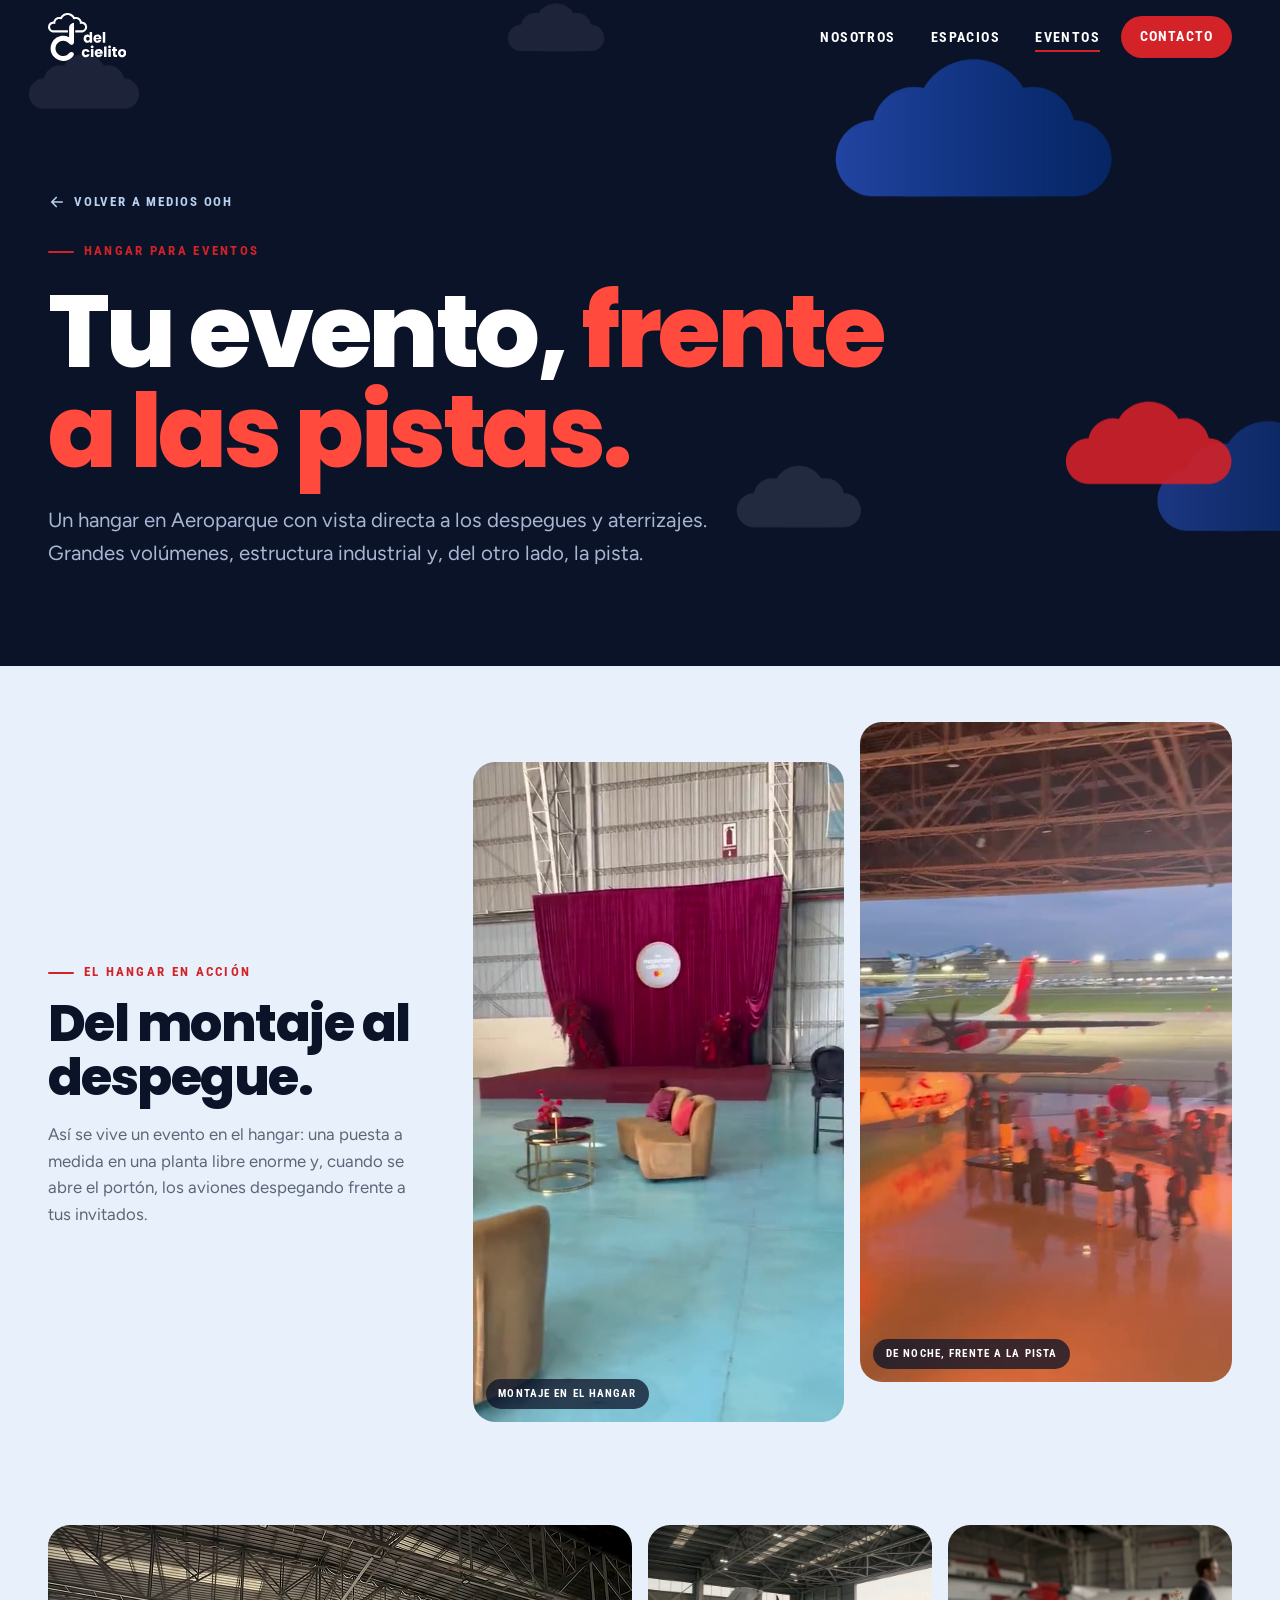
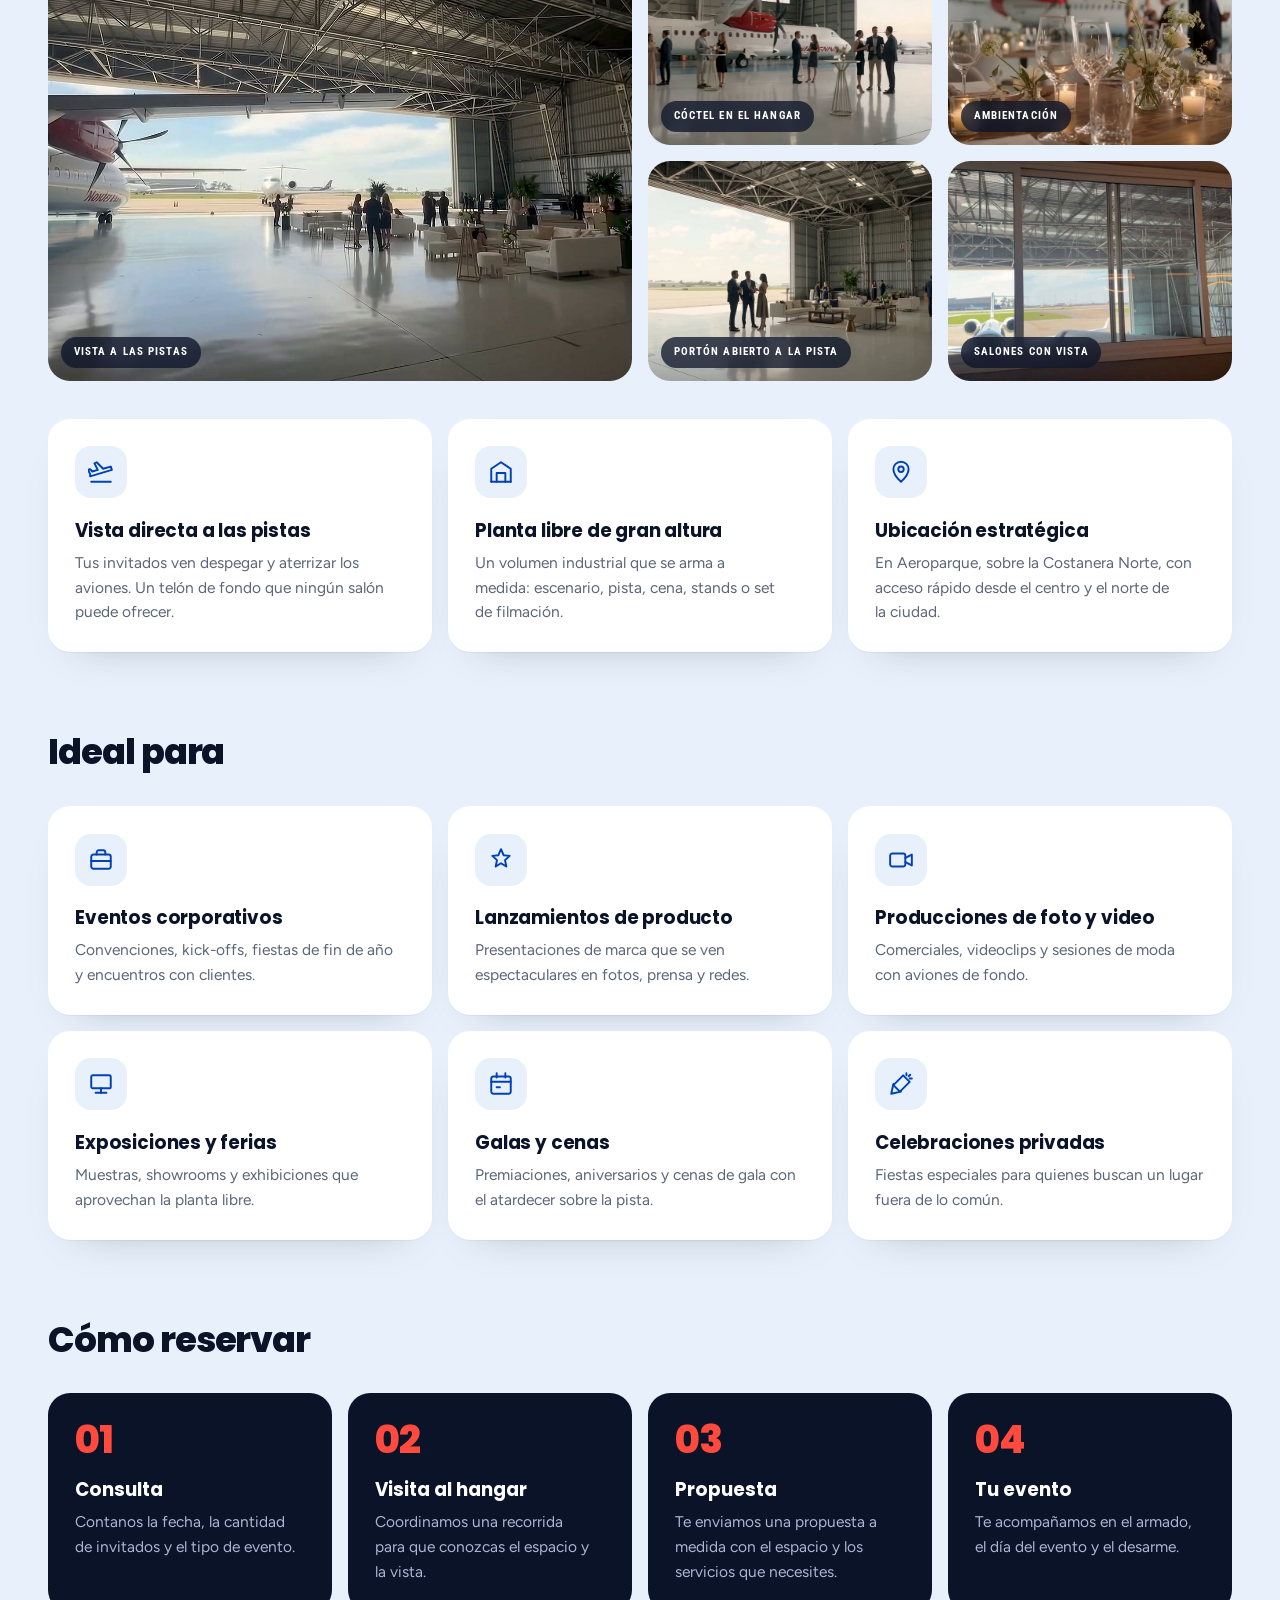
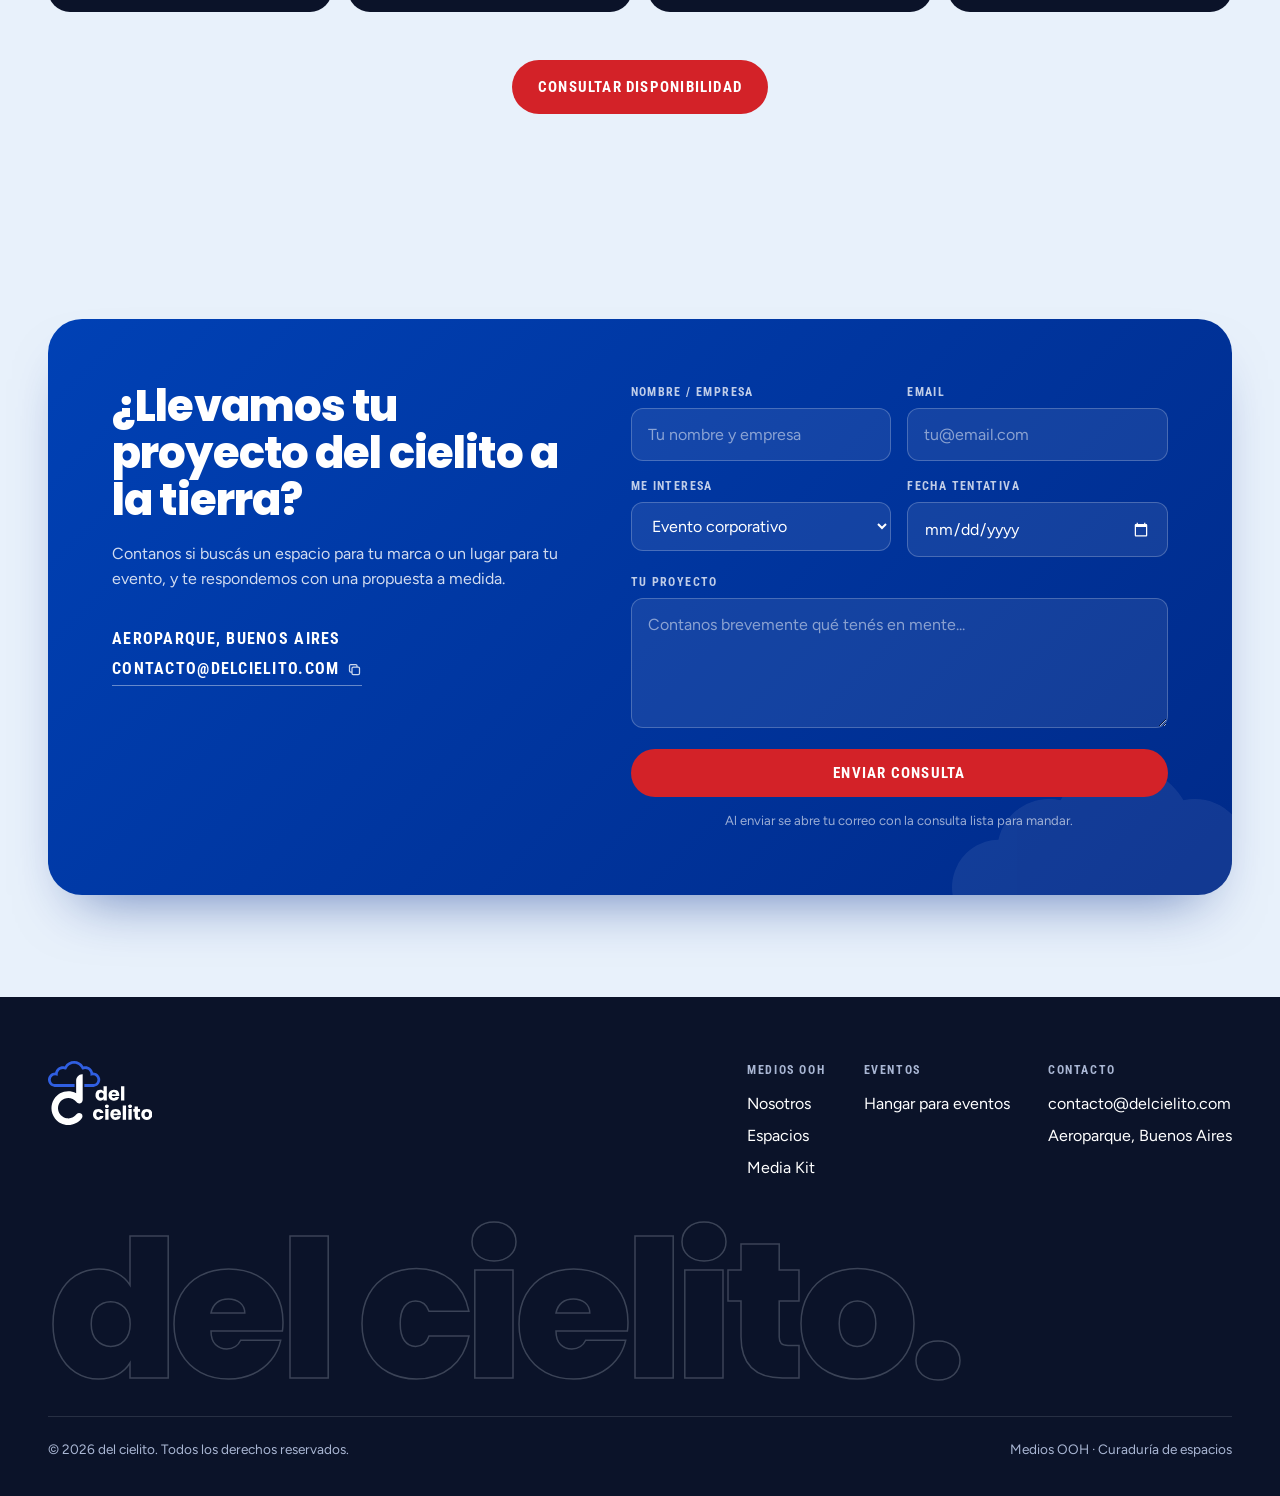
==== eventos.html @ d82745f5 "Add files via upload" ====
<!DOCTYPE html>
<html lang="es">
<head>
  <meta charset="UTF-8">
  <meta name="viewport" content="width=device-width, initial-scale=1.0">
  <title>Eventos en el hangar — del cielito</title>
  <meta name="description" content="Hangar para eventos en Aeroparque, Buenos Aires, con vista directa a las pistas: eventos corporativos, lanzamientos, producciones, galas y celebraciones.">
  <meta name="theme-color" content="#0b1329">
  <link rel="icon" type="image/png" href="Imagenes/Logo.png">
  <link rel="preconnect" href="https://fonts.googleapis.com">
  <link rel="preconnect" href="https://fonts.gstatic.com" crossorigin>
  <link href="https://fonts.googleapis.com/css2?family=Figtree:wght@400;500;600&family=Poppins:wght@700;800&family=Roboto+Condensed:wght@400;700&display=swap" rel="stylesheet">
  <link rel="stylesheet" href="styles.css">
</head>
<body>
  <svg width="0" height="0" style="position:absolute" aria-hidden="true">
    <symbol id="logo" viewBox="0 0 310.31 190.22"><path fill="currentColor" d="M85.32,157.78c3.59-4.68,10.47-4.16,14.04-.78,4.51,4.27,3.83,10.08.05,14.56-10.12,11.98-24.23,18.95-39.82,18.65-15.2-.29-29.38-7.33-38.89-19.64-12.63-16.33-13.84-38.32-3.3-56.04,13.7-23.04,42.07-30.53,66.27-18.75v-37.02c-.02-10.24,8.94-20.33,19.4-19.12l.09,74.61c0,5.28-1.95,9.47-6.72,11.12-4.87,1.68-9.21-.04-12.43-4.17-8.36-10.74-22.89-14.26-35.41-9.09-12.18,5.03-20.15,17.62-18.65,31.34s12.45,24.94,26.12,26.83c11.77,1.63,22.16-3.27,29.27-12.52Z"/><path fill="var(--logo-cloud, currentColor)" d="M154.89,52.3c-1.77-10.4-10.4-17.89-20.9-18.16-2.86-12.84-15.29-20.9-28.35-18.08C99.65,5.84,88.89-.05,77.6,0c-11.29-.05-22.05,5.84-28.04,16.06-13.07-2.81-25.49,5.24-28.35,18.08-10.5.27-19.13,7.77-20.9,18.16-2.11,12.39,6.96,23.66,19.49,24.69,0,0,47.94.25,59.24,0l-.15-8.3-59.59-.24c-6.94-.03-11.65-7.84-11.07-13.81.67-7,6.09-12.24,13.23-12.24,2.58,0,5.14.74,7.81,1.45-1.13-5.22-.28-10.29,2.92-14.28,3.82-4.76,9.65-6.77,15.68-5.35,5.14,1.22,6.01,1.29,6.01,1.29l1.97-3.86c1.77-3.47,4.26-6.55,7.4-8.84,1.84-1.34,3.83-2.39,5.91-3.15.04-.02.09-.03.13-.05.13-.05.25-.09.38-.13,2.53-.81,5.09-1.23,7.6-1.27.11,0,.22,0,.33,0,.11,0,.22,0,.33,0,2.52.04,5.07.46,7.6,1.27.13.04.25.08.38.13.04.01.09.03.13.05,4.77,1.74,9.02,5.01,12.15,9.73l3.14,6.13s.86-.07,6.01-1.29c6.03-1.43,11.87.59,15.68,5.35,3.2,3.99,4.05,9.07,2.92,14.28,2.67-.71,5.23-1.45,7.81-1.45,7.13,0,12.56,5.24,13.23,12.24.57,5.97-4.13,13.78-11.07,13.81l-27.93.07v8.54c9.04-.03,27.43-.07,27.43-.07,12.53-1.03,21.6-12.3,19.49-24.69Z"/><g fill="currentColor"><path d="M143.04,93.01c1.24-2.48,2.92-4.38,5.06-5.71,2.13-1.33,4.51-2,7.14-2,2.09,0,4.01.44,5.74,1.31,1.73.88,3.09,2.06,4.08,3.54v-14.8h9.77v42.28h-9.77v-4.57c-.91,1.52-2.22,2.74-3.91,3.66-1.69.91-3.67,1.37-5.91,1.37-2.63,0-5.01-.68-7.14-2.03-2.13-1.35-3.82-3.28-5.06-5.77-1.24-2.49-1.86-5.38-1.86-8.66s.62-6.15,1.86-8.63ZM163.04,95.93c-1.35-1.41-3-2.11-4.94-2.11s-3.59.7-4.94,2.09c-1.35,1.39-2.03,3.3-2.03,5.74s.68,4.37,2.03,5.8c1.35,1.43,3,2.14,4.94,2.14s3.59-.7,4.94-2.11c1.35-1.41,2.03-3.33,2.03-5.77s-.68-4.36-2.03-5.77Z"/><path d="M211.8,104.04h-22.11c.15,1.98.79,3.49,1.91,4.54,1.12,1.05,2.5,1.57,4.14,1.57,2.44,0,4.13-1.03,5.08-3.08h10.4c-.53,2.09-1.5,3.98-2.89,5.66-1.39,1.68-3.13,2.99-5.23,3.94-2.1.95-4.44,1.43-7.03,1.43-3.12,0-5.9-.67-8.34-2-2.44-1.33-4.34-3.24-5.71-5.71-1.37-2.48-2.06-5.37-2.06-8.68s.68-6.21,2.03-8.68c1.35-2.48,3.25-4.38,5.68-5.71,2.44-1.33,5.24-2,8.4-2s5.83.65,8.23,1.94c2.4,1.3,4.27,3.14,5.63,5.54,1.35,2.4,2.03,5.2,2.03,8.4,0,.91-.06,1.87-.17,2.86ZM201.97,98.61c0-1.68-.57-3.01-1.71-4-1.14-.99-2.57-1.49-4.28-1.49s-3.02.48-4.14,1.43c-1.12.95-1.82,2.3-2.09,4.06h12.23Z"/><path d="M226.88,75.36v42.28h-9.77v-42.28h9.77Z"/><path d="M135.7,150.13c1.35-2.48,3.24-4.38,5.66-5.71,2.42-1.33,5.19-2,8.31-2,4,0,7.34,1.05,10.03,3.14,2.69,2.09,4.45,5.05,5.28,8.86h-10.4c-.88-2.44-2.57-3.66-5.08-3.66-1.79,0-3.22.7-4.28,2.09-1.07,1.39-1.6,3.38-1.6,5.97s.53,4.58,1.6,5.97c1.07,1.39,2.49,2.09,4.28,2.09,2.51,0,4.21-1.22,5.08-3.66h10.4c-.84,3.73-2.61,6.67-5.31,8.8-2.7,2.13-6.04,3.2-10,3.2-3.12,0-5.89-.67-8.31-2-2.42-1.33-4.3-3.24-5.66-5.71-1.35-2.48-2.03-5.37-2.03-8.68s.68-6.21,2.03-8.68Z"/><path d="M170.89,138.04c-1.09-1.01-1.63-2.26-1.63-3.74s.54-2.79,1.63-3.8c1.09-1.01,2.49-1.51,4.2-1.51s3.06.51,4.14,1.51c1.09,1.01,1.63,2.28,1.63,3.8s-.54,2.73-1.63,3.74c-1.09,1.01-2.47,1.51-4.14,1.51s-3.11-.5-4.2-1.51ZM179.95,142.87v31.88h-9.77v-31.88h9.77Z"/><path d="M216.91,161.15h-22.11c.15,1.98.79,3.49,1.91,4.54,1.12,1.05,2.5,1.57,4.14,1.57,2.44,0,4.13-1.03,5.08-3.08h10.4c-.53,2.09-1.5,3.98-2.89,5.66-1.39,1.68-3.13,2.99-5.23,3.94-2.1.95-4.44,1.43-7.03,1.43-3.12,0-5.9-.67-8.34-2-2.44-1.33-4.34-3.24-5.71-5.71-1.37-2.48-2.06-5.37-2.06-8.68s.68-6.21,2.03-8.68c1.35-2.48,3.25-4.38,5.68-5.71,2.44-1.33,5.24-2,8.4-2s5.83.65,8.23,1.94c2.4,1.3,4.27,3.14,5.63,5.54,1.35,2.4,2.03,5.2,2.03,8.4,0,.91-.06,1.87-.17,2.86ZM207.08,155.72c0-1.68-.57-3.01-1.71-4-1.14-.99-2.57-1.49-4.28-1.49s-3.02.48-4.14,1.43c-1.12.95-1.82,2.3-2.09,4.06h12.23Z"/><path d="M231.99,132.47v42.28h-9.77v-42.28h9.77Z"/><path d="M239.79,138.04c-1.09-1.01-1.63-2.26-1.63-3.74s.54-2.79,1.63-3.8c1.09-1.01,2.49-1.51,4.2-1.51s3.06.51,4.14,1.51c1.09,1.01,1.63,2.28,1.63,3.8s-.54,2.73-1.63,3.74c-1.09,1.01-2.47,1.51-4.14,1.51s-3.11-.5-4.2-1.51ZM248.84,142.87v31.88h-9.77v-31.88h9.77Z"/><path d="M273.7,166.47v8.28h-4.97c-3.54,0-6.3-.87-8.28-2.6-1.98-1.73-2.97-4.56-2.97-8.48v-12.68h-3.88v-8.11h3.88v-7.77h9.77v7.77h6.4v8.11h-6.4v12.8c0,.95.23,1.64.69,2.06.46.42,1.22.63,2.29.63h3.48Z"/><path d="M285.21,173.21c-2.49-1.33-4.46-3.24-5.88-5.71-1.43-2.48-2.14-5.37-2.14-8.68s.72-6.16,2.17-8.65c1.45-2.49,3.43-4.41,5.94-5.74,2.51-1.33,5.33-2,8.46-2s5.94.67,8.46,2c2.51,1.33,4.49,3.25,5.94,5.74,1.45,2.49,2.17,5.38,2.17,8.65s-.73,6.16-2.2,8.66c-1.47,2.49-3.47,4.41-6,5.74-2.53,1.33-5.36,2-8.48,2s-5.93-.67-8.43-2ZM298.4,164.69c1.31-1.37,1.97-3.33,1.97-5.88s-.64-4.51-1.91-5.88c-1.28-1.37-2.85-2.06-4.71-2.06s-3.48.68-4.74,2.03c-1.26,1.35-1.89,3.32-1.89,5.91s.62,4.51,1.86,5.88c1.24,1.37,2.79,2.06,4.66,2.06s3.46-.69,4.77-2.06Z"/></g></symbol>
    <symbol id="i-pin" viewBox="0 0 24 24"><path fill="none" stroke="currentColor" stroke-width="2" stroke-linecap="round" stroke-linejoin="round" d="M12 21s-7-6.2-7-11.5A7 7 0 0 1 19 9.5C19 14.8 12 21 12 21z"/><circle cx="12" cy="9.5" r="2.5" fill="none" stroke="currentColor" stroke-width="2"/></symbol>
    <symbol id="i-down" viewBox="0 0 24 24"><path fill="none" stroke="currentColor" stroke-width="2.2" stroke-linecap="round" stroke-linejoin="round" d="M12 4v11m0 0l-4.5-4.5M12 15l4.5-4.5M5 20h14"/></symbol>
    <symbol id="i-arrow" viewBox="0 0 24 24"><path fill="none" stroke="currentColor" stroke-width="2.2" stroke-linecap="round" stroke-linejoin="round" d="M5 12h14m0 0l-6-6m6 6l-6 6"/></symbol>
    <symbol id="i-cloud" viewBox="0 0 155.19 77.1"><path d="M154.89,52.3c-1.77-10.4-10.4-17.89-20.9-18.16-2.86-12.84-15.29-20.9-28.35-18.08C99.65,5.84,88.89-.05,77.6,0c-11.29-.05-22.05,5.84-28.04,16.06-13.07-2.81-25.49,5.24-28.35,18.08-10.5.27-19.13,7.77-20.9,18.16-2.11,12.39,6.96,23.66,19.49,24.69,0,0,36.87.19,53.57.07h34.61c.08,0,.17,0,.26,0h4.77c9.5-.04,22.4-.07,22.4-.07,12.53-1.03,21.6-12.3,19.49-24.69Z"/></symbol>
  </svg>

  <!-- ===================== HEADER ===================== -->
  <header class="site-header" id="siteHeader">
    <div class="nav">
      <a href="index.html" class="brand" aria-label="del cielito — Inicio">
        <svg viewBox="0 0 310.31 190.22"><use href="#logo"/></svg>
      </a>
      <button class="menu-toggle" id="menuToggle" aria-label="Abrir menú" aria-expanded="false"><span></span></button>
      <nav aria-label="Principal">
        <ul>
          <li><a class="link" href="index.html#nosotros">Nosotros</a></li>
          <li><a class="link" href="index.html#espacios">Espacios</a></li>
          <li><a class="link active" href="eventos.html" aria-current="page">Eventos</a></li>
          <li><a class="btn" href="#contacto">Contacto</a></li>
        </ul>
      </nav>
    </div>
  </header>

  <main>
  <!-- ===================== HERO EVENTOS ===================== -->
  <section class="ev-hero on-ink">
    <canvas class="cloud-canvas" data-layout="short" aria-hidden="true"></canvas>
    <div class="wrap">
      <a class="back-link" href="index.html"><svg viewBox="0 0 24 24" style="transform:scaleX(-1)"><use href="#i-arrow"/></svg>Volver a Medios OOH</a>
      <span class="kicker" style="display:flex">Hangar para eventos</span>
      <h1 class="display">Tu evento, <span class="accent">frente a las pistas.</span></h1>
      <p>Un hangar en Aeroparque con vista directa a los despegues y aterrizajes. Grandes volúmenes, estructura industrial y, del otro lado, la pista.</p>
    </div>
  </section>

  <!-- ===================== EN VIDEO ===================== -->
  <section class="ev-videos">
    <div class="wrap">
      <div class="ev-videos-grid">
        <div class="ev-videos-text reveal">
          <span class="kicker">El hangar en acción</span>
          <h2>Del montaje al despegue.</h2>
          <p>Así se vive un evento en el hangar: una puesta a medida en una planta libre enorme y, cuando se abre el portón, los aviones despegando frente a tus invitados.</p>
        </div>
        <figure class="ev-video reveal" data-delay="1">
          <video muted loop playsinline preload="none" poster="video/evento-montaje.jpg" data-autoplay aria-label="Montaje de un evento dentro del hangar">
            <source src="video/evento-montaje.mp4" type="video/mp4">
          </video>
          <figcaption>Montaje en el hangar</figcaption>
        </figure>
        <figure class="ev-video reveal" data-delay="2">
          <video muted loop playsinline preload="none" poster="video/evento-pista.jpg" data-autoplay aria-label="Evento de noche con un avión despegando frente al hangar">
            <source src="video/evento-pista.mp4" type="video/mp4">
          </video>
          <figcaption>De noche, frente a la pista</figcaption>
        </figure>
      </div>
    </div>
  </section>

  <!-- ===================== HANGAR PARA EVENTOS (contenido de la página actual) ===================== -->
  <section id="eventos" class="band">
    <div class="wrap">

      

      <div class="gallery">
        <figure class="ph ph-main">
          <img src="Imagenes/hangar-1.jpg" alt="Vista del hangar hacia las pistas de Aeroparque" loading="lazy" onerror="this.remove()">
          <figcaption>Vista a las pistas</figcaption>
        </figure>
        <figure class="ph">
          <img src="Imagenes/hangar-2.jpg" alt="Cóctel dentro del hangar" loading="lazy" onerror="this.remove()">
          <figcaption>Cóctel en el hangar</figcaption>
        </figure>
        <figure class="ph">
          <img src="Imagenes/hangar-3.jpg" alt="Mesa ambientada para una cena en el hangar" loading="lazy" onerror="this.remove()">
          <figcaption>Ambientación</figcaption>
        </figure>
        <figure class="ph">
          <img src="Imagenes/hangar-4.jpg" alt="Portón del hangar abierto hacia la pista" loading="lazy" onerror="this.remove()">
          <figcaption>Portón abierto a la pista</figcaption>
        </figure>
        <figure class="ph">
          <img src="Imagenes/hangar-5.jpg" alt="Salón interior con ventanales hacia la pista" loading="lazy" onerror="this.remove()">
          <figcaption>Salones con vista</figcaption>
        </figure>
      </div>

      <div class="space-features">
        <div class="sf">
          <div class="icon-box"><svg viewBox="0 0 24 24"><path d="M2 16l20-6-1-3-7 2-6-6-2 1 3 6-5 1.5-2-2-2 .5 2 4z"/><path d="M3 21h18"/></svg></div>
          <h3>Vista directa a las pistas</h3>
          <p>Tus invitados ven despegar y aterrizar los aviones. Un telón de fondo que ningún salón puede ofrecer.</p>
        </div>
        <div class="sf">
          <div class="icon-box"><svg viewBox="0 0 24 24"><path d="M3 21V9l9-6 9 6v12"/><path d="M3 21h18"/><path d="M8 21v-8h8v8"/></svg></div>
          <h3>Planta libre de gran altura</h3>
          <p>Un volumen industrial que se arma a medida: escenario, pista, cena, stands o set de filmación.</p>
        </div>
        <div class="sf">
          <div class="icon-box"><svg viewBox="0 0 24 24"><path d="M12 21s-7-6.2-7-11.5A7 7 0 0 1 19 9.5C19 14.8 12 21 12 21z"/><circle cx="12" cy="9.5" r="2.5"/></svg></div>
          <h3>Ubicación estratégica</h3>
          <p>En Aeroparque, sobre la Costanera Norte, con acceso rápido desde el centro y el norte de la ciudad.</p>
        </div>
      </div>

      <h3 class="sub-title">Ideal para</h3>
      <div class="events-grid">
        <div class="event-card">
          <div class="icon-box"><svg viewBox="0 0 24 24"><rect x="3" y="7" width="18" height="13" rx="2"/><path d="M8 7V5a2 2 0 0 1 2-2h4a2 2 0 0 1 2 2v2"/><path d="M3 13h18"/></svg></div>
          <h3>Eventos corporativos</h3>
          <p>Convenciones, kick-offs, fiestas de fin de año y encuentros con clientes.</p>
        </div>
        <div class="event-card">
          <div class="icon-box"><svg viewBox="0 0 24 24"><path d="M12 2l2.4 5.6L20 8.2l-4.3 3.9 1.2 5.9L12 15l-4.9 3 1.2-5.9L4 8.2l5.6-.6z"/></svg></div>
          <h3>Lanzamientos de producto</h3>
          <p>Presentaciones de marca que se ven espectaculares en fotos, prensa y redes.</p>
        </div>
        <div class="event-card">
          <div class="icon-box"><svg viewBox="0 0 24 24"><rect x="2" y="6" width="14" height="12" rx="2"/><path d="M16 10l6-3v10l-6-3"/></svg></div>
          <h3>Producciones de foto y video</h3>
          <p>Comerciales, videoclips y sesiones de moda con aviones de fondo.</p>
        </div>
        <div class="event-card">
          <div class="icon-box"><svg viewBox="0 0 24 24"><rect x="3" y="4" width="18" height="12" rx="1.5"/><path d="M7 20h10"/><path d="M12 16v4"/></svg></div>
          <h3>Exposiciones y ferias</h3>
          <p>Muestras, showrooms y exhibiciones que aprovechan la planta libre.</p>
        </div>
        <div class="event-card">
          <div class="icon-box"><svg viewBox="0 0 24 24"><path d="M8 2v4M16 2v4"/><rect x="3" y="5" width="18" height="16" rx="2"/><path d="M3 10h18"/><path d="M8 15h3"/></svg></div>
          <h3>Galas y cenas</h3>
          <p>Premiaciones, aniversarios y cenas de gala con el atardecer sobre la pista.</p>
        </div>
        <div class="event-card">
          <div class="icon-box"><svg viewBox="0 0 24 24"><path d="M5 12l-2 9 9-2"/><path d="M14 4l6 6-9 9-6-6z"/><path d="M17 2v2M22 7h-2M20.5 3.5l-1.4 1.4"/></svg></div>
          <h3>Celebraciones privadas</h3>
          <p>Fiestas especiales para quienes buscan un lugar fuera de lo común.</p>
        </div>
      </div>

      <h3 class="sub-title">Cómo reservar</h3>
      <div class="process-grid">
        <div class="process-step">
          <h3>Consulta</h3>
          <p>Contanos la fecha, la cantidad de invitados y el tipo de evento.</p>
        </div>
        <div class="process-step">
          <h3>Visita al hangar</h3>
          <p>Coordinamos una recorrida para que conozcas el espacio y la vista.</p>
        </div>
        <div class="process-step">
          <h3>Propuesta</h3>
          <p>Te enviamos una propuesta a medida con el espacio y los servicios que necesites.</p>
        </div>
        <div class="process-step">
          <h3>Tu evento</h3>
          <p>Te acompañamos en el armado, el día del evento y el desarme.</p>
        </div>
      </div>

      <div class="center-cta">
        <a href="#contacto" class="btn" data-tipo="Evento corporativo">Consultar disponibilidad</a>
      </div>
    </div>
  </section>

  <!-- ===================== CONTACTO ===================== -->
  <section class="contacto" id="contacto">
    <div class="wrap">
      <div class="contact-wrapper reveal">
        <div class="contact-info">
          <h2>¿Llevamos tu proyecto del cielito a la tierra?</h2>
          <p>Contanos si buscás un espacio para tu marca o un lugar para tu evento, y te respondemos con una propuesta a medida.</p>
          <div class="contact-data">
            <p>AEROPARQUE, BUENOS AIRES<br><button type="button" class="copy-mail" data-copy="contacto@delcielito.com" aria-label="Copiar el mail contacto@delcielito.com">CONTACTO@DELCIELITO.COM <svg viewBox="0 0 24 24" aria-hidden="true"><rect x="8" y="8" width="12" height="12" rx="2" fill="none" stroke="currentColor" stroke-width="2"/><path d="M16 8V6a2 2 0 0 0-2-2H6a2 2 0 0 0-2 2v8a2 2 0 0 0 2 2h2" fill="none" stroke="currentColor" stroke-width="2"/></svg></button></p>
          </div>
        </div>
        <form class="contact-form" id="contactForm">
          <div class="form-row">
            <div class="form-group">
              <label for="f-nombre">Nombre / Empresa</label>
              <input id="f-nombre" type="text" placeholder="Tu nombre y empresa" required>
            </div>
            <div class="form-group">
              <label for="f-email">Email</label>
              <input id="f-email" type="email" placeholder="tu@email.com" required>
            </div>
          </div>
          <div class="form-row">
            <div class="form-group">
              <label for="f-tipo">Me interesa</label>
              <select id="f-tipo">
                <optgroup label="Curaduría de espacios">
                  <option>Espacio publicitario en vía pública</option>
                </optgroup>
                <optgroup label="Hangar para eventos">
                  <option selected>Evento corporativo</option>
                  <option>Lanzamiento de producto</option>
                  <option>Producción de foto / video</option>
                  <option>Exposición o feria</option>
                  <option>Gala o cena</option>
                  <option>Celebración privada</option>
                </optgroup>
                <option>Otro</option>
              </select>
            </div>
            <div class="form-group">
              <label for="f-fecha">Fecha tentativa</label>
              <input id="f-fecha" type="date">
            </div>
          </div>
          <div class="form-group">
            <label for="f-mensaje">Tu proyecto</label>
            <textarea id="f-mensaje" rows="4" placeholder="Contanos brevemente qué tenés en mente..." required></textarea>
          </div>
          <button type="submit" class="btn btn-submit">Enviar consulta</button>
          <p class="form-note">Al enviar se abre tu correo con la consulta lista para mandar.</p>
        </form>
      </div>
    </div>
  </section>
  </main>

  <!-- ===================== FOOTER ===================== -->
  <footer class="site-footer">
    <div class="wrap">
      <div class="footer-top">
        <a href="index.html" class="brand" aria-label="del cielito — Inicio" style="--logo-cloud:var(--blue)"><svg viewBox="0 0 310.31 190.22"><use href="#logo"/></svg></a>
        <div class="footer-links">
          <div><b>Medios OOH</b><a href="index.html#nosotros">Nosotros</a><a href="index.html#espacios">Espacios</a><a href="mediakit/del-cielito-media-kit.pdf" download>Media Kit</a></div>
          <div><b>Eventos</b><a href="#eventos">Hangar para eventos</a></div>
          <div><b>Contacto</b><button type="button" class="copy-mail footer-copy" data-copy="contacto@delcielito.com" aria-label="Copiar el mail contacto@delcielito.com">contacto@delcielito.com</button><span>Aeroparque, Buenos Aires</span></div>
        </div>
      </div>
      <div class="footer-big" aria-hidden="true">del cielito.</div>
      <div class="footer-bottom">
        <span>© <span id="year">2026</span> del cielito. Todos los derechos reservados.</span>
        <span>Medios OOH · Curaduría de espacios</span>
      </div>
    </div>
  </footer>

  <div class="toast" id="toast" role="status" aria-live="polite"></div>
  <script src="main.js"></script>
</body>
</html>
---- styles.css ----
/* =========================================================
   del cielito — Medios OOH & Curaduría de espacios
   Paleta: Midnight Ink · Ice Blue · Cobalto (marca) · Vermellón
   ========================================================= */
:root {
  --ink: #0b1329;          /* midnight ink */
  --ink-2: #131e3d;
  --ink-3: #1c2a52;
  --ice: #e8f1fb;          /* ice blue */
  --ice-2: #d3e3f5;
  --ice-3: #b9d1ee;
  --cobalt: #0041b5;       /* azul de marca */
  --blue: #305fe2;
  --blue-deep: #002a89;
  --verm: #d32228;         /* vermellón */
  --verm-hot: #ff4a3d;
  --white: #ffffff;
  --muted: #5b6678;
  --muted-on-ink: #a9b6d3;

  --font-title: 'Poppins', sans-serif;
  --font-label: 'Roboto Condensed', sans-serif;
  --font-body: 'Figtree', sans-serif;

  --radius: 22px;
  --radius-lg: 34px;
  --gutter: clamp(16px, 4vw, 48px);
  --max: 1280px;
  --ease: cubic-bezier(.2, .8, .2, 1);
}

* { box-sizing: border-box; margin: 0; padding: 0; }
html { scroll-behavior: smooth; scroll-padding-top: 84px; }
body {
  font-family: var(--font-body);
  color: var(--ink);
  background: var(--ice);
  line-height: 1.6;
  overflow-x: hidden;
  -webkit-font-smoothing: antialiased;
}
img, video { display: block; max-width: 100%; }
main { overflow-x: clip; }
a { color: inherit; }
::selection { background: var(--verm); color: var(--white); }

.wrap { max-width: var(--max); margin: 0 auto; padding: 0 var(--gutter); }

/* ---------- Tipografía utilitaria ---------- */
.kicker {
  display: inline-flex; align-items: center; gap: .6rem;
  font-family: var(--font-label); font-weight: 700;
  text-transform: uppercase; letter-spacing: .18em; font-size: .8rem;
  color: var(--verm);
}
.kicker::before {
  content: ""; width: 26px; height: 2px; background: currentColor; border-radius: 2px;
}
.display {
  font-family: var(--font-title); font-weight: 800;
  line-height: .98; letter-spacing: -0.035em;
}
.accent { color: var(--verm); }
.on-ink .accent { color: var(--verm-hot); }

/* ---------- Botones ---------- */
.btn {
  --bg: var(--verm); --fg: var(--white);
  position: relative; display: inline-flex; align-items: center; gap: .6rem;
  padding: .95rem 1.6rem; border-radius: 999px; border: 0;
  background: var(--bg); color: var(--fg);
  font-family: var(--font-label); font-weight: 700; font-size: .95rem;
  text-transform: uppercase; letter-spacing: .08em; text-decoration: none;
  cursor: pointer; overflow: hidden; isolation: isolate;
  transition: transform .35s var(--ease), box-shadow .35s var(--ease), color .35s;
}
.btn::after { /* barrido al pasar el mouse */
  content: ""; position: absolute; inset: 0; z-index: -1;
  background: var(--ink); transform: translateY(101%);
  transition: transform .45s var(--ease); border-radius: inherit;
}
.btn:hover::after, .btn:focus-visible::after { transform: translateY(0); }
.btn:hover { transform: translateY(-2px); box-shadow: 0 14px 30px -12px rgba(211, 34, 40, .7); }
.btn svg { width: 18px; height: 18px; flex: none; }
.btn-ghost {
  --bg: rgba(255, 255, 255, .14); --fg: var(--white);
  backdrop-filter: blur(10px); -webkit-backdrop-filter: blur(10px);
  box-shadow: inset 0 0 0 1.5px rgba(255, 255, 255, .7);
}
.btn-ghost::after { background: var(--white); }
.btn-ghost:hover { color: var(--ink); box-shadow: inset 0 0 0 1.5px var(--white); }
.btn-ink { --bg: var(--ink); }
.btn-ink::after { background: var(--verm); }
.btn-outline { --bg: transparent; --fg: var(--ink); box-shadow: inset 0 0 0 1.5px var(--ink); }
.btn-outline::after { background: var(--ink); }
.btn-outline:hover { color: var(--white); box-shadow: inset 0 0 0 1.5px var(--ink); }
:focus-visible { outline: 3px solid var(--verm-hot); outline-offset: 3px; }

/* =========================================================
   HEADER
   ========================================================= */
.site-header {
  position: fixed; inset: 0 0 auto 0; z-index: 1000;
  color: var(--white);
  transition: background .4s var(--ease), color .4s var(--ease), box-shadow .4s, transform .4s var(--ease);
}
.site-header.scrolled, .site-header.solid {
  background: rgba(232, 241, 251, .86);
  backdrop-filter: blur(16px); -webkit-backdrop-filter: blur(16px);
  color: var(--ink);
  box-shadow: 0 1px 0 rgba(11, 19, 41, .08);
  --logo-cloud: var(--cobalt);
}
.site-header.hide { transform: translateY(-100%); }
.nav {
  max-width: var(--max); margin: 0 auto; padding: .8rem var(--gutter);
  display: flex; justify-content: space-between; align-items: center; gap: 1rem;
}
.brand { display: flex; align-items: center; color: inherit; }
.brand svg { height: 48px; width: auto; display: block; transition: transform .5s var(--ease); }
.brand:hover svg { transform: rotate(-4deg) scale(1.04); }
.nav ul { display: flex; list-style: none; gap: .4rem; align-items: center; }
.nav a.link {
  position: relative; display: inline-block; padding: .5rem .9rem;
  text-decoration: none; font-family: var(--font-label); font-weight: 700;
  text-transform: uppercase; letter-spacing: .1em; font-size: .88rem;
}
.nav a.link::after {
  content: ""; position: absolute; left: .9rem; right: .9rem; bottom: .25rem; height: 2px;
  background: var(--verm); transform: scaleX(0); transform-origin: right;
  transition: transform .4s var(--ease);
}
.nav a.link:hover::after, .nav a.link.active::after { transform: scaleX(1); transform-origin: left; }
.nav a.link .dot { color: var(--verm); }
.nav .btn { padding: .65rem 1.2rem; font-size: .85rem; }
.menu-toggle {
  display: none; width: 46px; height: 46px; border-radius: 50%;
  border: 0; background: rgba(255,255,255,.16); color: inherit; cursor: pointer;
  align-items: center; justify-content: center;
}
.scrolled .menu-toggle, .solid .menu-toggle { background: rgba(11,19,41,.07); }
.menu-toggle span, .menu-toggle span::before, .menu-toggle span::after {
  display: block; width: 20px; height: 2px; background: currentColor; border-radius: 2px;
  position: relative; transition: transform .3s var(--ease), background .2s;
}
.menu-toggle span::before, .menu-toggle span::after { content: ""; position: absolute; left: 0; }
.menu-toggle span::before { top: -6px; }
.menu-toggle span::after { top: 6px; }
.menu-open .menu-toggle span { background: transparent; }
.menu-open .menu-toggle span::before { transform: translateY(6px) rotate(45deg); }
.menu-open .menu-toggle span::after { transform: translateY(-6px) rotate(-45deg); }

@media (max-width: 820px) {
  .menu-toggle { display: inline-flex; }
  .nav > nav { position: absolute; width: 0; height: 0; }
  .nav ul {
    position: fixed; inset: 0; z-index: -1;
    flex-direction: column; justify-content: center; gap: 1rem;
    background: var(--ink); color: var(--white);
    clip-path: circle(0 at calc(100% - 44px) 40px);
    transition: clip-path .7s var(--ease);
  }
  .menu-open .nav ul { clip-path: circle(150% at calc(100% - 44px) 40px); }
  .nav a.link { font-family: var(--font-title); font-weight: 800; font-size: 2.2rem; text-transform: none; letter-spacing: -0.02em; }
  .menu-open { color: var(--white) !important; background: transparent !important; box-shadow: none !important; backdrop-filter: none !important; --logo-cloud: currentColor !important; }
}

/* =========================================================
   HERO con video de nubes
   ========================================================= */
.hero {
  position: relative; min-height: 100svh; display: grid; place-items: center;
  color: var(--white); text-align: center; overflow: hidden; background: #3d6fb0;
}
.hero video {
  position: absolute; inset: 0; width: 100%; height: 100%; object-fit: cover;
  transform: scale(1.08); will-change: transform;
}
.hero::before { /* viñeta para legibilidad + fundido a tinta */
  content: ""; position: absolute; inset: 0; z-index: 1; pointer-events: none;
  background:
    radial-gradient(ellipse at center, rgba(11,19,41,0) 30%, rgba(11,19,41,.35) 100%),
    linear-gradient(180deg, rgba(11,19,41,.35) 0%, rgba(11,19,41,0) 22%, rgba(11,19,41,0) 70%, rgba(11,19,41,.55) 100%);
}
.hero-content::before { content: ""; position: absolute; inset: 10% -10%; z-index: -1; background: radial-gradient(closest-side, rgba(11,19,41,.22), transparent); pointer-events: none; }
.hero-content { position: relative; z-index: 2; padding: 8rem var(--gutter) 6rem; max-width: 1100px; }
.chip {
  display: inline-flex; align-items: center; gap: .6rem;
  padding: .5rem 1rem; border-radius: 999px;
  background: rgba(11, 19, 41, .28); backdrop-filter: blur(10px); -webkit-backdrop-filter: blur(10px);
  box-shadow: inset 0 0 0 1px rgba(255,255,255,.35);
  font-family: var(--font-label); font-weight: 700; letter-spacing: .14em; text-transform: uppercase; font-size: clamp(.8rem, 1.2vw, .95rem);
}
.chip .pulse {
  width: 9px; height: 9px; border-radius: 50%; background: var(--verm-hot);
  box-shadow: 0 0 0 0 rgba(255, 74, 61, .8); animation: pulse 2s infinite;
}
@keyframes pulse { 70% { box-shadow: 0 0 0 10px rgba(255,74,61,0); } 100% { box-shadow: 0 0 0 0 rgba(255,74,61,0); } }
.hero h1 {
  font-size: clamp(3rem, 9.5vw, 8.4rem); margin: 1.6rem 0 1.4rem;
}
.hero h1 .w { display: inline-block; overflow: hidden; vertical-align: bottom; padding-bottom: .08em; }
.hero h1 .w > span { display: inline-block; transform: translateY(105%); animation: rise 1s var(--ease) forwards; }
.hero h1 em { font-style: normal; color: var(--white); position: relative; }
.hero h1 em::after { /* subrayado vermellón dibujado */
  content: ""; position: absolute; left: 2%; right: 2%; bottom: .02em; height: .09em;
  background: var(--verm); border-radius: 99px; transform: scaleX(0); transform-origin: left;
  animation: draw .9s 1.2s var(--ease) forwards;
}
@keyframes rise { to { transform: translateY(0); } }
@keyframes draw { to { transform: scaleX(1); } }
h1, h2, h3, .lead, p { text-wrap: pretty; }
.hero .lead {
  text-wrap: balance;
  font-size: clamp(1.05rem, 1.6vw, 1.3rem); max-width: 640px; margin: 0 auto 2.2rem;
  color: rgba(255,255,255,.92); font-weight: 500; opacity: 0; animation: fadeUp .9s 1s var(--ease) forwards;
}
.hero-ctas { display: flex; gap: .9rem; justify-content: center; flex-wrap: wrap; opacity: 0; animation: fadeUp .9s 1.2s var(--ease) forwards; }
@keyframes fadeUp { from { opacity: 0; transform: translateY(18px); } to { opacity: 1; transform: none; } }
.hero-foot {
  position: absolute; z-index: 2; left: 0; right: 0; bottom: 1.6rem;
  display: flex; justify-content: space-between; align-items: end; padding: 0 var(--gutter);
  font-family: var(--font-label); text-transform: uppercase; letter-spacing: .16em; font-size: .78rem; font-weight: 700;
}
.scroll-cue { display: inline-flex; align-items: center; gap: .7rem; text-decoration: none; }
.scroll-cue i { width: 1px; height: 46px; background: rgba(255,255,255,.4); position: relative; overflow: hidden; }
.scroll-cue i::after { content: ""; position: absolute; left: 0; top: -40%; width: 100%; height: 40%; background: var(--white); animation: drip 1.8s infinite var(--ease); }
@keyframes drip { to { top: 100%; } }
@media (max-width: 600px) { .hero-foot .hide-sm { display: none; } .hero-foot { justify-content: center; } }

/* =========================================================
   MARQUESINA
   ========================================================= */
.marquee {
  position: relative; z-index: 3; background: var(--verm); color: var(--white);
  overflow: hidden; padding: 1.05rem 0; transform: rotate(-1.6deg); margin: -1.4rem -2vw 0; width: 104vw;
  box-shadow: 0 20px 40px -20px rgba(211,34,40,.6);
}
.marquee-track { display: flex; width: max-content; will-change: transform; }
.marquee-track span {
  display: inline-flex; align-items: center; gap: 1.6rem; padding-right: 1.6rem; white-space: nowrap;
  font-family: var(--font-title); font-weight: 800; font-size: clamp(1.2rem, 2.6vw, 2rem); letter-spacing: -0.01em; text-transform: uppercase;
}
.marquee-track svg { width: 1.5em; height: auto; fill: var(--white); flex: none; }

/* =========================================================
   NOSOTROS + CURADURÍA (nubes interactivas)
   ========================================================= */
.on-ink { background: var(--ink); color: var(--white); }
.nosotros { position: relative; overflow: hidden; padding: clamp(7rem, 12vw, 10rem) 0 clamp(5rem, 9vw, 8rem); margin-top: -1.2rem; }
.cloud-canvas { position: absolute; inset: 0; width: 100%; height: 100%; z-index: 0; }
.nosotros .wrap { position: relative; z-index: 1; pointer-events: none; }
.nosotros .wrap a, .nosotros .wrap button { pointer-events: auto; }
.manifesto { max-width: 980px; }
.manifesto h2 { font-size: clamp(2.4rem, 6vw, 5rem); margin: 1.2rem 0 2rem; }
.manifesto p { font-size: clamp(1.1rem, 1.6vw, 1.35rem); color: var(--muted-on-ink); max-width: 720px; }
.manifesto p strong { color: var(--white); font-weight: 600; }
.hint {
  display: inline-flex; align-items: center; gap: .5rem; margin-top: 1.4rem;
  font-family: var(--font-label); text-transform: uppercase; letter-spacing: .14em; font-size: .75rem; color: var(--ice-3); opacity: .8;
}
.hint svg { width: 16px; height: 16px; }

.curaduria { margin-top: clamp(4rem, 8vw, 7rem); display: grid; grid-template-columns: 1fr 1.25fr; gap: clamp(2rem, 5vw, 5rem); align-items: start; }
.curaduria h3 { font-family: var(--font-title); font-weight: 800; font-size: clamp(1.9rem, 3.4vw, 2.8rem); line-height: 1.05; letter-spacing: -0.03em; margin: 1rem 0 1.2rem; }
.curaduria .intro p { color: var(--muted-on-ink); font-size: 1.08rem; }
.curaduria .intro p + p { margin-top: 1rem; }
.pillars { display: grid; gap: 1rem; }
.pillar {
  position: relative; display: grid; grid-template-columns: auto 1fr; gap: 1.2rem; align-items: start;
  padding: 1.5rem 1.6rem; border-radius: var(--radius);
  background: rgba(232, 241, 251, .05); box-shadow: inset 0 0 0 1px rgba(232, 241, 251, .12);
  backdrop-filter: blur(6px); -webkit-backdrop-filter: blur(6px);
  transition: transform .5s var(--ease), background .4s, box-shadow .4s;
}
.pillar:hover { transform: translateX(8px); background: rgba(211, 34, 40, .12); box-shadow: inset 0 0 0 1px rgba(255, 74, 61, .5); }
.pillar-icon { width: 26px; height: 26px; color: var(--ice-3); margin-top: .1rem; transition: color .3s; }
.pillar:hover .pillar-icon { color: var(--verm-hot); }
.pillar h4 { font-family: var(--font-title); font-weight: 700; font-size: 1.2rem; margin-bottom: .3rem; }
.pillar p { color: var(--muted-on-ink); font-size: .98rem; }

.stats { margin-top: clamp(4rem, 7vw, 6rem); display: grid; grid-template-columns: repeat(4, 1fr); border-top: 1px solid rgba(232,241,251,.15); }
.stat { padding: 2rem 1.2rem 0 0; }
.stat + .stat { padding-left: 1.4rem; border-left: 1px solid rgba(232,241,251,.15); }
.stat strong { display: block; font-family: var(--font-title); font-weight: 800; font-size: clamp(2rem, 4vw, 3.4rem); letter-spacing: -0.03em; line-height: 1; }
.stat strong small { font-size: .55em; color: var(--verm-hot); }
.stat > span { display: block; margin-top: .6rem; font-family: var(--font-label); text-transform: uppercase; letter-spacing: .12em; font-size: .78rem; color: var(--muted-on-ink); }
@media (max-width: 900px) {
  .curaduria { grid-template-columns: 1fr; }
  .stats { grid-template-columns: 1fr 1fr; }
  .stat:nth-child(3) { border-left: 0; padding-left: 0; }
}

/* =========================================================
   ESPACIOS OOH — carrusel
   ========================================================= */
.espacios { padding: clamp(5rem, 9vw, 8rem) 0 clamp(3rem, 5vw, 4rem); background: var(--ice); position: relative; overflow: hidden; }
.espacios-head { display: flex; justify-content: space-between; align-items: end; gap: 1.5rem; flex-wrap: wrap; margin-bottom: clamp(2rem, 4vw, 3rem); }
.espacios-head h2 { font-size: clamp(3rem, 9vw, 7.5rem); color: var(--cobalt); margin-top: .8rem; }
.espacios-head h2 .accent { color: var(--verm); }
.espacios-head p { max-width: 460px; color: var(--muted); margin-top: .8rem; }

.carousel { position: relative; outline: none; }
.carousel-viewport { overflow: hidden; border-radius: var(--radius-lg); touch-action: pan-y; }
.carousel-track { display: flex; transition: transform 1.1s var(--ease); will-change: transform; }
.carousel-track.dragging { transition: none; }
.slide {
  flex: 0 0 100%; display: grid; grid-template-columns: 1.45fr 1fr; min-height: 560px;
  background: var(--white); user-select: none;
}
.slide-media { position: relative; overflow: hidden; background: var(--ice-2); }
.slide-media img { position: absolute; inset: 0; width: 100%; height: 100%; object-fit: cover; transform: scale(1.12); transition: transform 1.6s var(--ease); pointer-events: none; }
.slide.is-active .slide-media img { transform: scale(1); }
.slide-media .tag {
  position: absolute; left: 1.2rem; top: 1.2rem; z-index: 1;
  padding: .45rem .9rem; border-radius: 999px; background: var(--ink); color: var(--white);
  font-family: var(--font-label); font-weight: 700; text-transform: uppercase; letter-spacing: .12em; font-size: .72rem;
}
.slide-media .tag.pending { background: var(--verm); }
.slide-media .placeholder {
  position: absolute; inset: 0; display: grid; place-items: center; text-align: center; padding: 2rem;
  background: linear-gradient(135deg, var(--ice-2), var(--ice-3)); color: var(--cobalt);
  font-family: var(--font-label); text-transform: uppercase; letter-spacing: .14em; font-size: .85rem; font-weight: 700;
}
.slide-media .placeholder svg { width: 120px; margin: 0 auto 1rem; fill: var(--white); }
.slide-body { padding: clamp(1.8rem, 3.5vw, 3rem); display: flex; flex-direction: column; gap: 1rem; }
.slide-count { font-family: var(--font-label); font-weight: 700; letter-spacing: .14em; font-size: .8rem; color: var(--muted); }
.slide-count b { color: var(--verm); }
.slide-body h3 { font-family: var(--font-title); font-weight: 800; font-size: clamp(1.9rem, 3vw, 2.6rem); line-height: 1.02; letter-spacing: -0.03em; color: var(--ink); }
.slide-loc { display: flex; align-items: start; gap: .5rem; font-family: var(--font-label); text-transform: uppercase; letter-spacing: .08em; font-size: .85rem; font-weight: 700; color: var(--cobalt); }
.slide-loc svg { width: 18px; height: 18px; flex: none; margin-top: 1px; }
.slide-body p { color: var(--muted); }
.specs { display: grid; grid-template-columns: 1fr 1fr; gap: .7rem; margin-top: .2rem; }
.spec.hl { grid-column: 1 / -1; background: var(--verm); color: var(--white); padding: 1.1rem 1.2rem; display: flex; align-items: baseline; gap: .9rem; flex-wrap: wrap; }
.spec.hl strong { color: var(--white); font-size: clamp(2.2rem, 3.6vw, 3rem); letter-spacing: -0.04em; line-height: 1; }
.spec.hl span { color: rgba(255,255,255,.92); font-size: .95rem; font-weight: 600; margin: 0; flex: 1; min-width: 140px; }
.breakdown { border-radius: 16px; background: var(--ice); padding: .2rem 1rem; font-size: .9rem; }
.breakdown summary { cursor: pointer; padding: .6rem 0; font-family: var(--font-label); font-weight: 700; text-transform: uppercase; letter-spacing: .1em; font-size: .75rem; color: var(--cobalt); list-style: none; display: flex; justify-content: space-between; }
.breakdown summary::-webkit-details-marker { display: none; }
.breakdown summary::after { content: "+"; font-size: 1.1rem; line-height: 1; color: var(--verm); }
.breakdown[open] summary::after { content: "–"; }
.breakdown table { width: 100%; border-collapse: collapse; font-variant-numeric: tabular-nums; }
.breakdown th, .breakdown td { padding: .45rem 0; border-top: 1px solid var(--ice-3); text-align: left; font-weight: 500; color: var(--ink); vertical-align: top; }
.breakdown th small { display: block; color: var(--muted); font-weight: 400; }
.breakdown td { text-align: right; white-space: nowrap; padding-left: 1rem; }
.breakdown tr.total th, .breakdown tr.total td { font-weight: 700; color: var(--verm); }
.breakdown p { font-size: .78rem; padding: .5rem 0 .8rem; }
.spec { background: var(--ice); border-radius: 16px; padding: .9rem 1rem; }
.spec strong { display: block; font-family: var(--font-title); font-weight: 800; font-size: 1.4rem; letter-spacing: -0.02em; color: var(--ink); line-height: 1.1; }
.spec span { font-size: .82rem; color: var(--muted); line-height: 1.3; display: block; margin-top: .2rem; }
.slide-actions { display: flex; gap: .7rem; flex-wrap: wrap; margin-top: auto; padding-top: .6rem; }
.slide-actions .btn { padding: .8rem 1.25rem; font-size: .82rem; white-space: nowrap; }

.carousel-ui { display: flex; align-items: center; justify-content: space-between; gap: 1rem; margin-top: 1.4rem; }
.dots { display: flex; gap: .5rem; flex: 1; max-width: 520px; }
.dot-btn {
  position: relative; flex: 1; height: 34px; border: 0; background: none; cursor: pointer; padding: 0;
}
.dot-btn::before { content: ""; position: absolute; left: 0; right: 0; top: 50%; height: 4px; margin-top: -2px; border-radius: 4px; background: var(--ice-3); }
.dot-btn i { position: absolute; left: 0; top: 50%; height: 4px; margin-top: -2px; width: 0; border-radius: 4px; background: var(--verm); }
.dot-btn.done i { width: 100%; background: var(--cobalt); }
.dot-btn span { position: absolute; left: 0; bottom: -2px; font-family: var(--font-label); font-size: .7rem; letter-spacing: .1em; color: var(--muted); text-transform: uppercase; white-space: nowrap; overflow: hidden; text-overflow: ellipsis; max-width: 100%; }
.arrows { display: flex; gap: .6rem; }
.arrow {
  width: 58px; height: 58px; border-radius: 50%; border: 0; cursor: pointer;
  background: var(--ink); color: var(--white); display: grid; place-items: center;
  transition: background .3s, transform .3s var(--ease);
}
.arrow:hover { background: var(--verm); transform: scale(1.08); }
.arrow svg { width: 22px; height: 22px; }
.autoplay-toggle { background: transparent; color: var(--ink); box-shadow: inset 0 0 0 1.5px var(--ink); }
.autoplay-toggle:hover { color: var(--white); }

@media (max-width: 900px) {
  .slide { grid-template-columns: 1fr; min-height: 0; }
  .slide-media { aspect-ratio: 16 / 10; }
  .specs { grid-template-columns: 1fr 1fr; }
  .dot-btn span { display: none; }
}
@media (max-width: 480px) {
  .arrow { width: 48px; height: 48px; }
  .slide-actions .btn { flex: 1; justify-content: center; padding: .8rem .9rem; }
}

/* =========================================================
   EVENTOS — teaser en el landing
   ========================================================= */
.teaser { padding: 0 0 clamp(5rem, 9vw, 7rem); background: var(--ice); }
.teaser-card {
  position: relative; display: grid; grid-template-columns: 1fr auto; align-items: center; gap: 2rem;
  padding: clamp(1.8rem, 4vw, 3rem); border-radius: var(--radius-lg); overflow: hidden;
  background: var(--ink); color: var(--white); text-decoration: none; isolation: isolate;
}
.teaser-card img { position: absolute; inset: 0; width: 100%; height: 100%; object-fit: cover; z-index: -2; opacity: .45; transform: scale(1.05); transition: transform 1.2s var(--ease), opacity .6s; }
.teaser-card::before { content: ""; position: absolute; inset: 0; z-index: -1; background: linear-gradient(90deg, rgba(11,19,41,.95) 30%, rgba(11,19,41,.4)); }
.teaser-card:hover img { transform: scale(1); opacity: .6; }
.teaser-card .kicker { color: var(--verm-hot); }
.teaser-card h3 { font-family: var(--font-title); font-weight: 800; font-size: clamp(1.7rem, 3.6vw, 2.8rem); letter-spacing: -0.03em; line-height: 1.05; margin: .7rem 0 .5rem; }
.teaser-card p { color: var(--muted-on-ink); max-width: 520px; }
.teaser-go { width: 84px; height: 84px; border-radius: 50%; background: var(--verm); display: grid; place-items: center; transition: transform .5s var(--ease); }
.teaser-go svg { width: 30px; height: 30px; }
.teaser-card:hover .teaser-go { transform: rotate(-45deg) scale(1.08); }
@media (max-width: 640px) { .teaser-card { grid-template-columns: 1fr; } .teaser-go { width: 64px; height: 64px; } }

/* =========================================================
   CONTACTO (igual a la página actual)
   ========================================================= */
.contacto { padding: clamp(4rem, 8vw, 7rem) 0; background: var(--ice); }
.contact-wrapper {
  display: grid; grid-template-columns: 1fr 1.15fr; gap: clamp(2rem, 4vw, 3.5rem);
  background: linear-gradient(135deg, var(--cobalt) 0%, var(--blue-deep) 100%);
  border-radius: var(--radius-lg); padding: clamp(2rem, 5vw, 4rem); color: var(--white);
  box-shadow: 0 30px 60px -30px rgba(0, 42, 137, .6); position: relative; overflow: hidden;
}
.contact-wrapper::after { /* nube de marca de fondo */
  content: ""; position: absolute; right: -60px; bottom: -40px; width: 340px; height: 170px; opacity: .07; pointer-events: none;
  background: var(--white);
  -webkit-mask: url("Imagenes/nube.svg") center / contain no-repeat;
          mask: url("Imagenes/nube.svg") center / contain no-repeat;
}
.contact-info h2 { font-family: var(--font-title); font-weight: 800; font-size: clamp(1.9rem, 3.4vw, 2.7rem); line-height: 1.08; letter-spacing: -0.02em; margin-bottom: 1.1rem; }
.contact-info > p { color: rgba(255,255,255,.82); margin-bottom: 2rem; }
.contact-data p { font-family: var(--font-label); font-weight: 700; letter-spacing: .08em; line-height: 1.9; }
.copy-mail { font: inherit; color: inherit; letter-spacing: inherit; background: none; border: 0; padding: 0; cursor: pointer; display: inline-flex; align-items: center; gap: .45rem; border-bottom: 1px solid rgba(255,255,255,.4); transition: border-color .3s; text-align: left; }
.copy-mail svg { width: 15px; height: 15px; opacity: .8; }
.copy-mail:hover { border-color: var(--verm-hot); }
.footer-copy { border-bottom: 0; }
.footer-copy:hover { color: var(--verm-hot); }
.toast { position: fixed; left: 50%; bottom: calc(24px + env(safe-area-inset-bottom, 0px)); z-index: 9000; transform: translate(-50%, 20px); opacity: 0; pointer-events: none;
  background: var(--ink); color: var(--white); padding: .8rem 1.3rem; border-radius: 999px; font-weight: 600; font-size: .95rem; box-shadow: 0 16px 40px -16px rgba(11,19,41,.6); transition: opacity .3s, transform .4s var(--ease); max-width: calc(100vw - 32px); }
.toast::before { content: ""; display: inline-block; width: 8px; height: 8px; border-radius: 50%; background: var(--verm-hot); margin-right: .6rem; vertical-align: middle; }
.toast.show { opacity: 1; transform: translate(-50%, 0); }
.contact-data a { text-decoration: none; border-bottom: 1px solid rgba(255,255,255,.4); transition: border-color .3s, color .3s; }
.contact-data a:hover { color: var(--white); border-color: var(--verm-hot); }
.contact-form { position: relative; z-index: 1; }
.form-row { display: grid; grid-template-columns: 1fr 1fr; gap: 1rem; }
.form-group { display: flex; flex-direction: column; gap: .4rem; margin-bottom: 1rem; }
.form-group label { font-family: var(--font-label); font-weight: 700; text-transform: uppercase; letter-spacing: .12em; font-size: .72rem; color: rgba(255,255,255,.75); }
.form-group input, .form-group select, .form-group textarea {
  width: 100%; font: inherit; color: var(--white); padding: .8rem 1rem; border-radius: 12px;
  background: rgba(255,255,255,.08); border: 1px solid rgba(255,255,255,.22);
  transition: border-color .25s, background .25s; color-scheme: dark;
}
.form-group input::placeholder, .form-group textarea::placeholder { color: rgba(255,255,255,.5); }
.form-group select option, .form-group select optgroup { color: var(--ink); background: var(--white); }
.form-group input:focus, .form-group select:focus, .form-group textarea:focus { outline: none; border-color: var(--verm-hot); background: rgba(255,255,255,.13); }
.btn-submit { width: 100%; justify-content: center; margin-top: .3rem; }
.form-note { margin-top: .8rem; font-size: .82rem; color: rgba(255,255,255,.6); text-align: center; }
@media (max-width: 860px) { .contact-wrapper { grid-template-columns: 1fr; } }
@media (max-width: 520px) { .form-row { grid-template-columns: 1fr; gap: 0; } }

/* =========================================================
   FOOTER
   ========================================================= */
.site-footer { background: var(--ink); color: var(--white); padding: 4rem 0 2.2rem; overflow: hidden; }
.footer-top { display: flex; justify-content: space-between; align-items: start; gap: 2rem; flex-wrap: wrap; }
.footer-top .brand svg { height: 64px; }
.footer-links { display: flex; gap: 2.4rem; flex-wrap: wrap; }
.footer-links div { display: flex; flex-direction: column; gap: .4rem; }
.footer-links b { font-family: var(--font-label); text-transform: uppercase; letter-spacing: .14em; font-size: .72rem; color: var(--muted-on-ink); margin-bottom: .3rem; }
.footer-links a { text-decoration: none; transition: color .2s; }
.footer-links a:hover { color: var(--verm-hot); }
.footer-big {
  font-family: var(--font-title); font-weight: 800; letter-spacing: -0.05em; line-height: .85;
  font-size: clamp(3.4rem, 15vw, 13rem); margin: 3rem 0 1.5rem; white-space: nowrap;
  color: transparent; -webkit-text-stroke: 1.5px rgba(232,241,251,.22);
  transition: color .6s var(--ease);
}
.footer-big:hover { color: var(--verm); -webkit-text-stroke-color: var(--verm); }
.footer-bottom { display: flex; justify-content: space-between; gap: 1rem; flex-wrap: wrap; font-size: .85rem; color: var(--muted-on-ink); border-top: 1px solid rgba(232,241,251,.12); padding-top: 1.4rem; }

/* =========================================================
   CURSOR personalizado (sólo mouse)
   ========================================================= */
.cursor, .cursor-dot { display: none; }
@media (hover: hover) and (pointer: fine) {
  html.has-cursor, html.has-cursor a, html.has-cursor button, html.has-cursor label, html.has-cursor .carousel-viewport { cursor: none; }
  html.has-cursor input, html.has-cursor textarea, html.has-cursor select { cursor: auto; }
  .cursor, .cursor-dot { display: block; position: fixed; left: 0; top: 0; pointer-events: none; z-index: 9999; }
  .cursor-dot { width: 8px; height: 8px; margin: -4px 0 0 -4px; border-radius: 50%; background: var(--verm); }
  .cursor {
    width: 46px; height: 23px; margin: -11.5px 0 0 -23px; color: var(--verm);
    transition: width .35s var(--ease), height .35s var(--ease), margin .35s var(--ease), opacity .3s, color .3s;
  }
  .cursor svg { width: 100%; height: 100%; overflow: visible; }
  .cursor svg path { fill: transparent; stroke: currentColor; stroke-width: 7; transition: fill .3s; }
  .cursor .label {
    position: absolute; inset: 0; display: grid; place-items: center; padding-top: 18%;
    font-family: var(--font-label); font-weight: 700; font-size: .7rem; letter-spacing: .14em; text-transform: uppercase; color: var(--white);
    opacity: 0; transition: opacity .2s;
  }
  .cursor.is-link { width: 76px; height: 38px; margin: -19px 0 0 -38px; }
  .cursor.is-link svg path { fill: rgba(211, 34, 40, .14); }
  .cursor.is-label { width: 110px; height: 55px; margin: -27.5px 0 0 -55px; }
  .cursor.is-label svg path { fill: var(--verm); }
  .cursor.is-label .label { opacity: 1; }
  .cursor.is-hidden, .cursor-dot.is-hidden { opacity: 0; }
  .on-ink-cursor .cursor { color: var(--white); }
}

/* =========================================================
   Reveal al hacer scroll
   ========================================================= */
.reveal { opacity: 0; transform: translateY(40px); transition: opacity 1s var(--ease), transform 1s var(--ease); }
.reveal.in { opacity: 1; transform: none; }
.reveal[data-delay="1"] { transition-delay: .1s; }
.reveal[data-delay="2"] { transition-delay: .2s; }
.reveal[data-delay="3"] { transition-delay: .3s; }

/* =========================================================
   PÁGINA EVENTOS (contenido igual al actual)
   ========================================================= */
.ev-hero { position: relative; overflow: hidden; padding: clamp(9rem, 16vw, 12rem) 0 clamp(4rem, 8vw, 6rem); }
.ev-hero .wrap { position: relative; z-index: 1; pointer-events: none; }
.ev-hero .wrap a { pointer-events: auto; }
.ev-hero h1 { font-size: clamp(2.8rem, 8vw, 6.4rem); margin: 1.2rem 0 1.4rem; max-width: 900px; }
.ev-hero p { font-size: clamp(1.05rem, 1.6vw, 1.3rem); color: var(--muted-on-ink); max-width: 680px; }
.back-link {
  display: inline-flex; align-items: center; gap: .5rem; margin-bottom: 1.8rem; text-decoration: none;
  font-family: var(--font-label); font-weight: 700; text-transform: uppercase; letter-spacing: .14em; font-size: .8rem; color: var(--ice-3);
  transition: color .2s, gap .3s var(--ease);
}
.back-link:hover { color: var(--white); gap: .9rem; }
.back-link svg { width: 18px; height: 18px; }

.band { padding: clamp(4rem, 8vw, 6.5rem) 0; }
.section-header { max-width: 760px; margin-bottom: 2.6rem; }
.section-header h2 { font-family: var(--font-title); font-weight: 800; font-size: clamp(2rem, 4vw, 3.2rem); line-height: 1.05; letter-spacing: -0.03em; margin: .9rem 0 1rem; }
.section-header p { color: var(--muted); font-size: 1.08rem; }
.sub-title { font-family: var(--font-title); font-weight: 800; font-size: clamp(1.6rem, 3vw, 2.2rem); letter-spacing: -0.03em; margin: clamp(3rem, 6vw, 4.5rem) 0 1.6rem; }

.gallery { display: grid; grid-template-columns: repeat(4, 1fr); grid-template-rows: repeat(2, 220px); gap: 1rem; }
.ph { position: relative; overflow: hidden; border-radius: var(--radius); background: linear-gradient(135deg, var(--ice-2), var(--ice-3)); }
.ph img { width: 100%; height: 100%; object-fit: cover; transition: transform 1.2s var(--ease); }
.ph:hover img { transform: scale(1.06); }
.ph-main { grid-column: span 2; grid-row: span 2; }
.ph figcaption {
  position: absolute; left: .8rem; bottom: .8rem; padding: .4rem .8rem; border-radius: 999px;
  background: rgba(11,19,41,.75); color: var(--white); backdrop-filter: blur(6px); -webkit-backdrop-filter: blur(6px);
  font-family: var(--font-label); font-weight: 700; letter-spacing: .1em; text-transform: uppercase; font-size: .7rem;
}
@media (max-width: 860px) { .gallery { grid-template-columns: 1fr 1fr; grid-template-rows: none; grid-auto-rows: 170px; } .ph-main { grid-column: span 2; grid-row: span 2; } }

.space-features, .events-grid { display: grid; grid-template-columns: repeat(3, 1fr); gap: 1rem; }
.space-features { margin-top: 2.4rem; }
.sf, .event-card {
  padding: 1.7rem; border-radius: var(--radius); background: var(--white);
  box-shadow: 0 1px 0 rgba(11,19,41,.04), 0 18px 40px -30px rgba(11,19,41,.35);
  transition: transform .5s var(--ease), box-shadow .5s var(--ease);
}
.sf:hover, .event-card:hover { transform: translateY(-6px); box-shadow: 0 30px 50px -30px rgba(211,34,40,.45); }
.icon-box { width: 52px; height: 52px; border-radius: 16px; display: grid; place-items: center; background: var(--ice); color: var(--cobalt); margin-bottom: 1.1rem; transition: background .3s, color .3s, transform .5s var(--ease); }
.sf:hover .icon-box, .event-card:hover .icon-box { background: var(--verm); color: var(--white); transform: rotate(-8deg); }
.icon-box svg { width: 26px; height: 26px; fill: none; stroke: currentColor; stroke-width: 1.8; stroke-linecap: round; stroke-linejoin: round; }
.sf h3, .event-card h3 { font-family: var(--font-title); font-weight: 700; font-size: 1.15rem; margin-bottom: .35rem; letter-spacing: -0.01em; }
.sf p, .event-card p { color: var(--muted); font-size: .97rem; }
@media (max-width: 860px) { .space-features, .events-grid { grid-template-columns: 1fr 1fr; } }
@media (max-width: 560px) { .space-features, .events-grid { grid-template-columns: 1fr; } }

.process-grid { display: grid; grid-template-columns: repeat(4, 1fr); gap: 1rem; counter-reset: step; }
.process-step { position: relative; padding: 1.7rem; border-radius: var(--radius); background: var(--ink); color: var(--white); counter-increment: step; overflow: hidden; }
.process-step::before { content: "0" counter(step); display: block; font-family: var(--font-title); font-weight: 800; font-size: 2.4rem; color: var(--verm-hot); line-height: 1; margin-bottom: 1rem; letter-spacing: -0.03em; }
.process-step h3 { font-family: var(--font-title); font-weight: 700; font-size: 1.15rem; margin-bottom: .35rem; }
.process-step p { color: var(--muted-on-ink); font-size: .97rem; }
@media (max-width: 860px) { .process-grid { grid-template-columns: 1fr 1fr; } }
@media (max-width: 520px) { .process-grid { grid-template-columns: 1fr; } }
.center-cta { text-align: center; margin-top: 3rem; }

/* ---------- Eventos en video ---------- */
.ev-videos { padding: clamp(4rem, 8vw, 6rem) 0 0; }
.ev-videos-grid { display: grid; grid-template-columns: 1.1fr 1fr 1fr; gap: 1rem; align-items: end; }
.ev-videos-text { align-self: center; padding-right: 1.5rem; }
.ev-videos-text h2 { font-family: var(--font-title); font-weight: 800; font-size: clamp(2rem, 4vw, 3.2rem); line-height: 1.05; letter-spacing: -0.03em; margin: .9rem 0 1rem; }
.ev-videos-text p { color: var(--muted); font-size: 1.05rem; }
.ev-video { position: relative; overflow: hidden; border-radius: var(--radius); aspect-ratio: 9 / 16; max-width: 100%; background: var(--ink); }
.ev-video video { width: 100%; height: 100%; object-fit: cover; }
.ev-video figcaption { position: absolute; left: .8rem; bottom: .8rem; padding: .4rem .8rem; border-radius: 999px; background: rgba(11,19,41,.75); color: var(--white); font-family: var(--font-label); font-weight: 700; letter-spacing: .1em; text-transform: uppercase; font-size: .7rem; }
.ev-video:nth-of-type(2) { transform: translateY(-2.5rem); }
@media (max-width: 860px) {
  .ev-videos-grid { grid-template-columns: 1fr 1fr; }
  .ev-videos-text { grid-column: 1 / -1; padding-right: 0; }
  .ev-video:nth-of-type(2) { transform: none; }
}

/* ---------- Accesibilidad: menos movimiento ---------- */
@media (prefers-reduced-motion: reduce) {
  *, *::before, *::after { animation-duration: .001s !important; animation-delay: 0s !important; transition-duration: .001s !important; scroll-behavior: auto !important; }
  .reveal { opacity: 1; transform: none; }
}
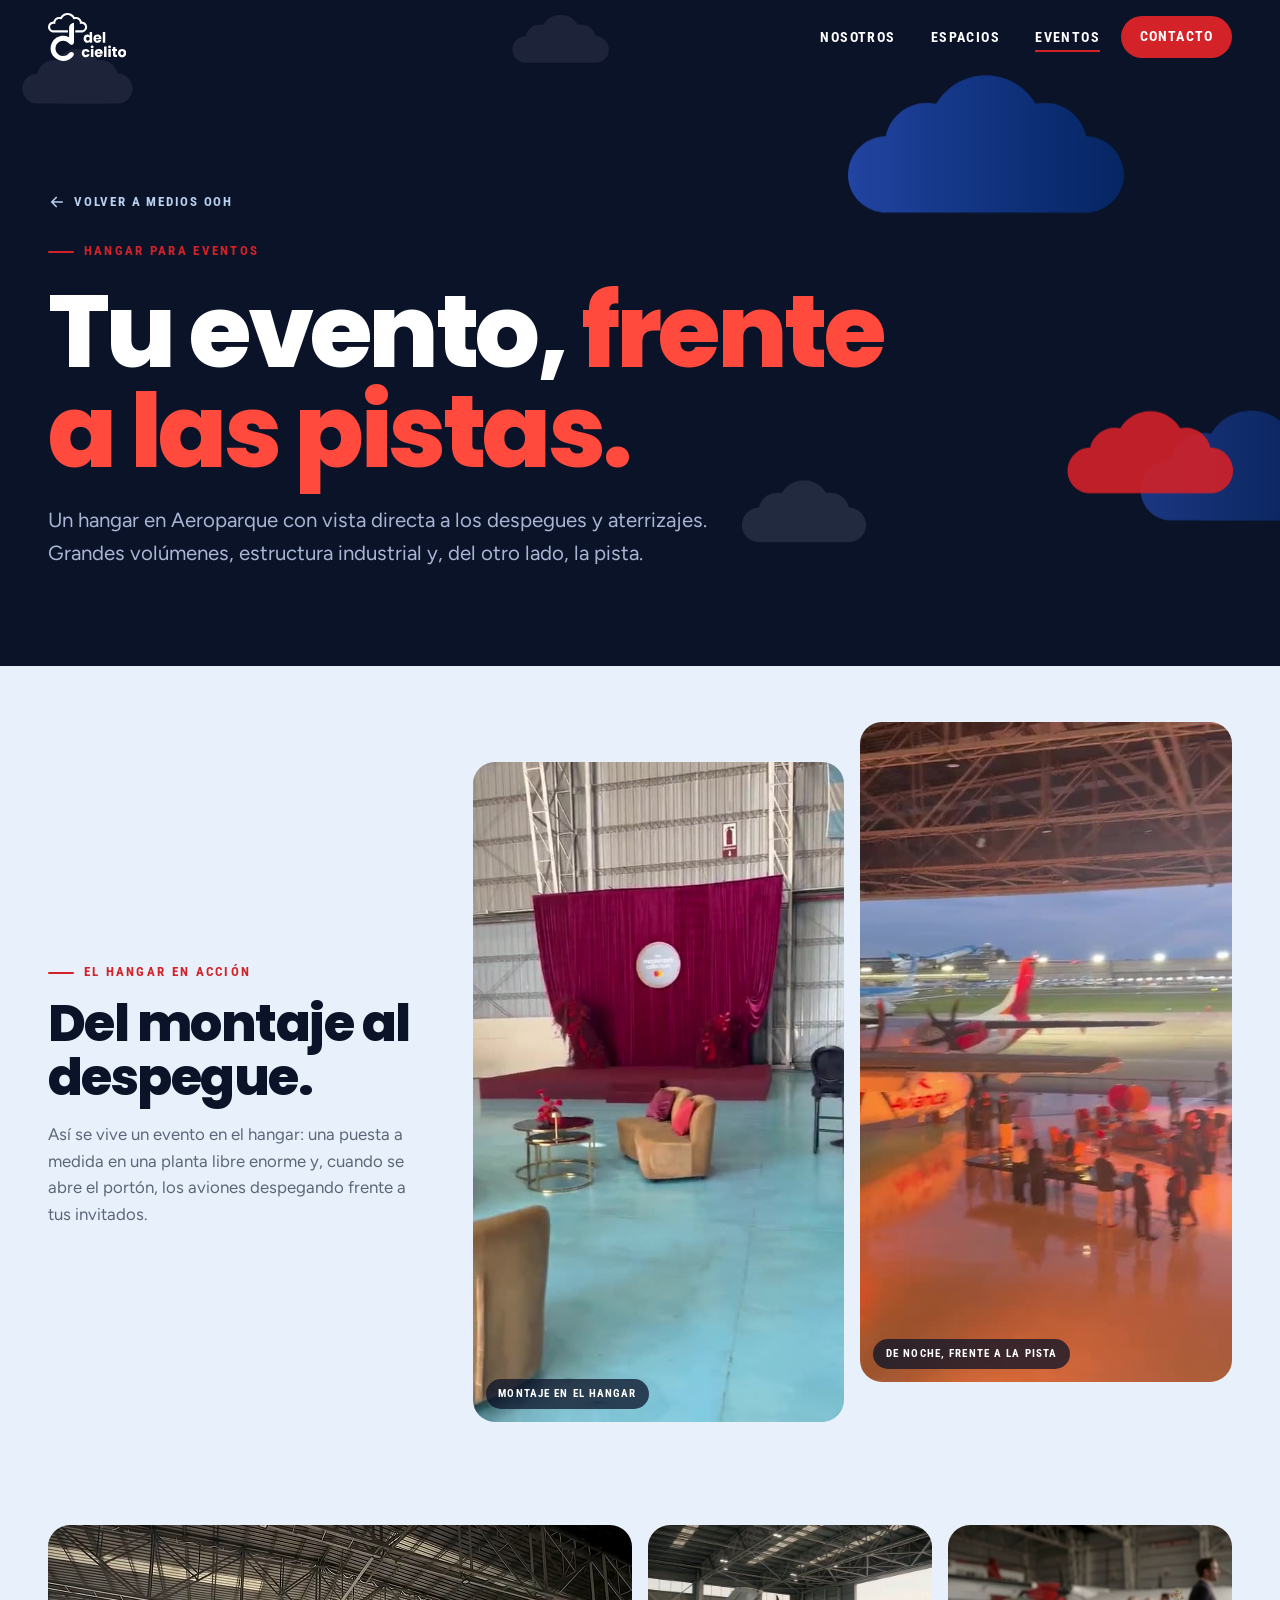
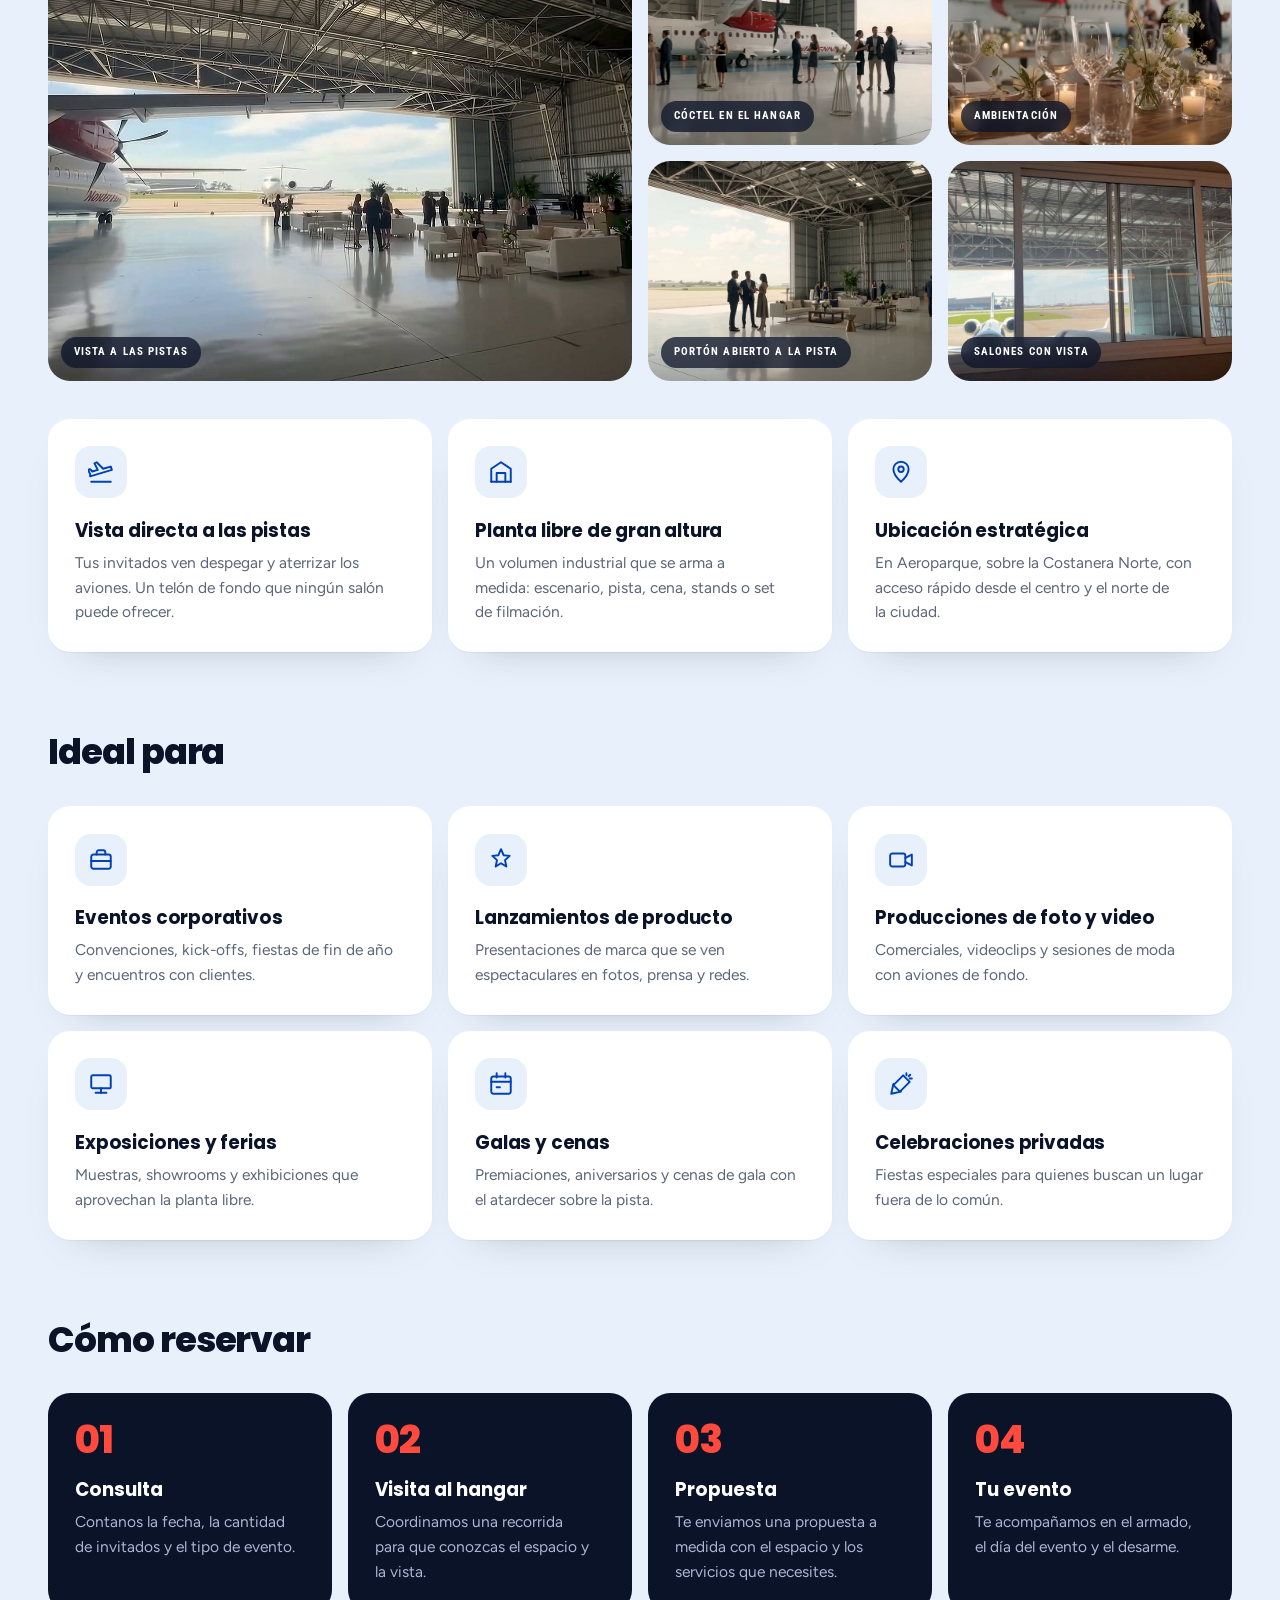
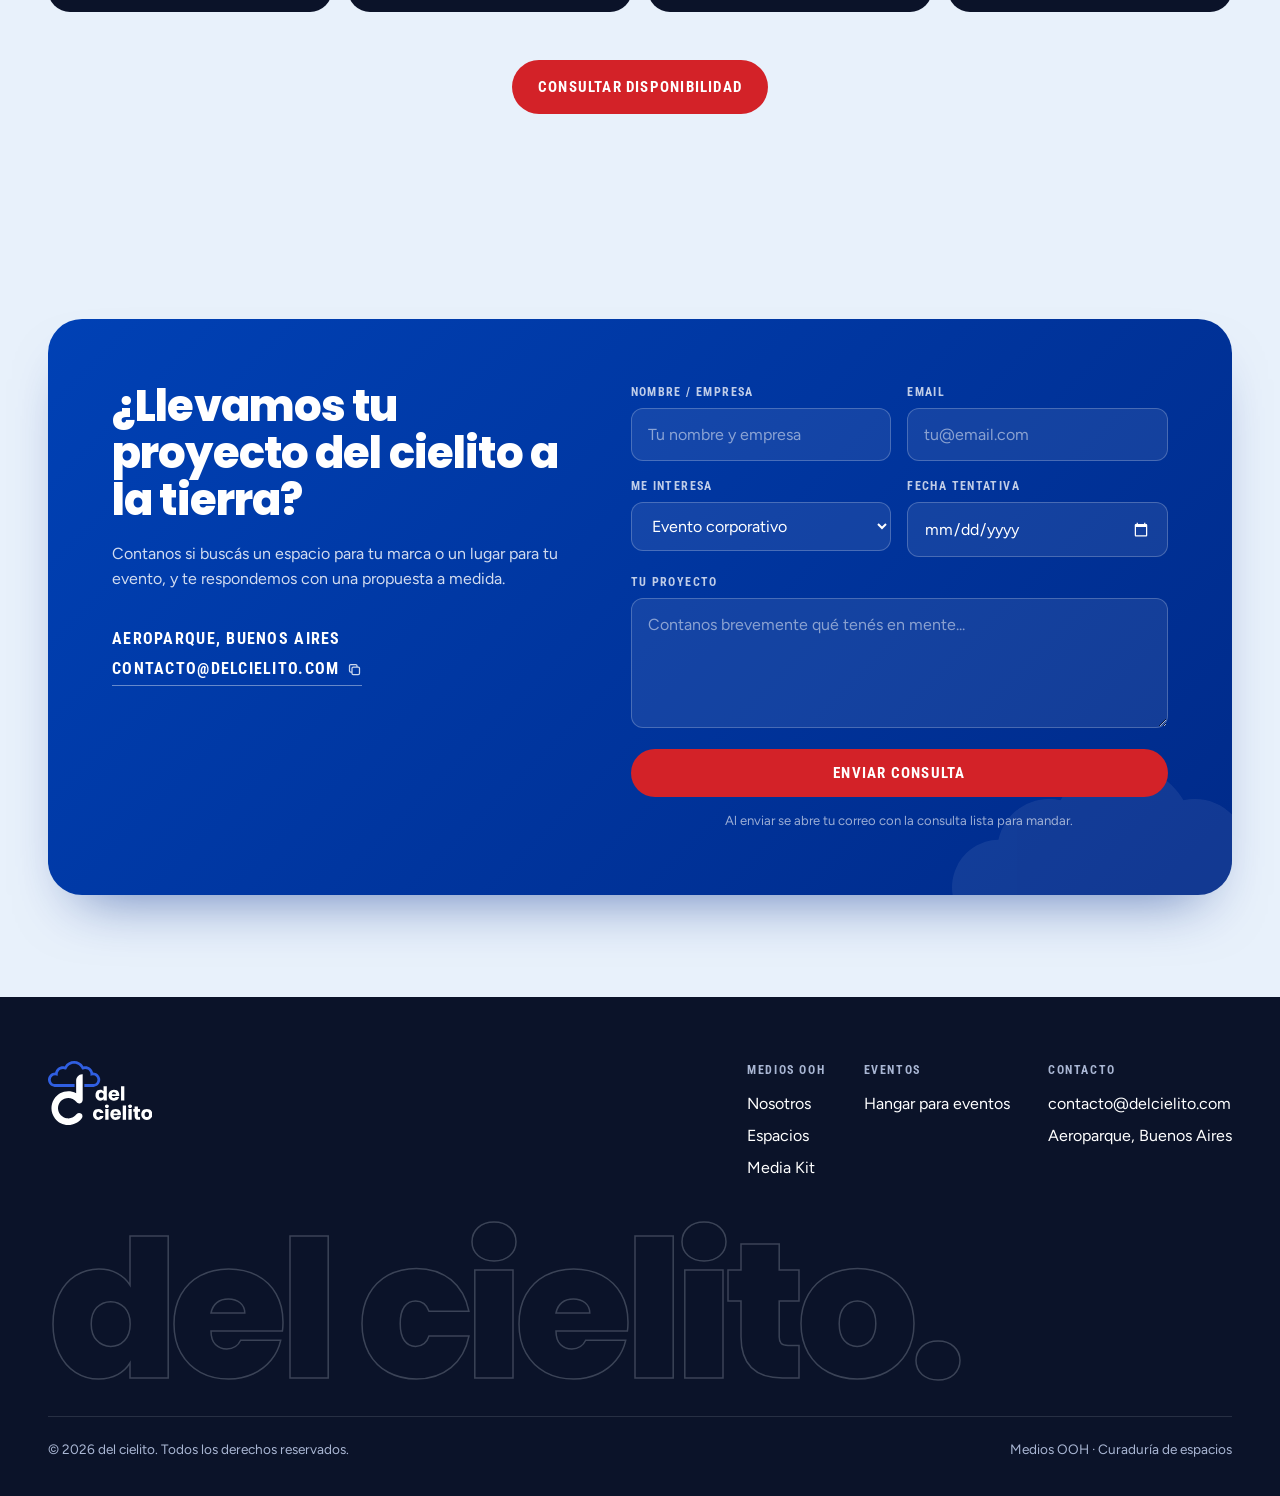
==== commit f0c1112a: "Add files via upload" ====
--- a/eventos.html
+++ b/eventos.html
@@ -246,7 +246,7 @@
       <div class="footer-top">
         <a href="index.html" class="brand" aria-label="del cielito — Inicio" style="--logo-cloud:var(--blue)"><svg viewBox="0 0 310.31 190.22"><use href="#logo"/></svg></a>
         <div class="footer-links">
-          <div><b>Medios OOH</b><a href="index.html#nosotros">Nosotros</a><a href="index.html#espacios">Espacios</a><a href="mediakit/del-cielito-media-kit.pdf" download>Media Kit</a></div>
+          <div><b>Medios OOH</b><a href="index.html#nosotros">Nosotros</a><a href="index.html#espacios">Espacios</a><a href="mediakit/del-cielito-media-kit.pdf" download="Media-Kit-del-cielito.pdf">Media Kit</a></div>
           <div><b>Eventos</b><a href="#eventos">Hangar para eventos</a></div>
           <div><b>Contacto</b><button type="button" class="copy-mail footer-copy" data-copy="contacto@delcielito.com" aria-label="Copiar el mail contacto@delcielito.com">contacto@delcielito.com</button><span>Aeroparque, Buenos Aires</span></div>
         </div>
--- a/styles.css
+++ b/styles.css
@@ -295,42 +295,65 @@
    ESPACIOS OOH — carrusel
    ========================================================= */
 .espacios { padding: clamp(5rem, 9vw, 8rem) 0 clamp(3rem, 5vw, 4rem); background: var(--ice); position: relative; overflow: hidden; }
-.espacios-head { display: flex; justify-content: space-between; align-items: end; gap: 1.5rem; flex-wrap: wrap; margin-bottom: clamp(2rem, 4vw, 3rem); }
+.espacios-head {
+  display: grid; grid-template-columns: 1fr auto; column-gap: 2rem; row-gap: 1.6rem; align-items: center;
+  margin-bottom: clamp(2rem, 4vw, 3rem);
+}
+.espacios-head .title { grid-column: 1 / -1; }
 .espacios-head h2 { font-size: clamp(3rem, 9vw, 7.5rem); color: var(--cobalt); margin-top: .8rem; }
 .espacios-head h2 .accent { color: var(--verm); }
-.espacios-head p { max-width: 460px; color: var(--muted); margin-top: .8rem; }
-
-.carousel { position: relative; outline: none; }
-.carousel-viewport { overflow: hidden; border-radius: var(--radius-lg); touch-action: pan-y; }
-.carousel-track { display: flex; transition: transform 1.1s var(--ease); will-change: transform; }
-.carousel-track.dragging { transition: none; }
+.espacios-head p { max-width: 520px; color: var(--muted); font-size: 1.05rem; min-width: 0; }
+.mediakit { display: flex; flex-direction: column; align-items: center; gap: .55rem; }
+.mediakit small { font-family: var(--font-label); font-size: .72rem; letter-spacing: .1em; text-transform: uppercase; color: var(--muted); }
+@media (max-width: 700px) {
+  .espacios-head { grid-template-columns: 1fr; }
+  .mediakit { align-items: flex-start; }
+}
+
+/* ---------- Carrusel infinito: principal al centro, vecinos difuminados a los costados ---------- */
+.carousel { --card-w: min(1100px, 80vw); --gap: clamp(14px, 2vw, 28px); position: relative; outline: none; }
+.carousel-stage {
+  display: grid; touch-action: pan-y; user-select: none; padding-block: 6px 10px; transition: height .6s var(--ease);
+  /* los costados se desvanecen hacia el fondo */
+  -webkit-mask-image: linear-gradient(90deg, rgba(0,0,0,.35) 0, #000 calc((100% - var(--card-w)) / 2 + 4px), #000 calc((100% + var(--card-w)) / 2 - 4px), rgba(0,0,0,.35) 100%);
+          mask-image: linear-gradient(90deg, rgba(0,0,0,.35) 0, #000 calc((100% - var(--card-w)) / 2 + 4px), #000 calc((100% + var(--card-w)) / 2 - 4px), rgba(0,0,0,.35) 100%);
+}
 .slide {
-  flex: 0 0 100%; display: grid; grid-template-columns: 1.45fr 1fr; min-height: 560px;
-  background: var(--white); user-select: none;
-}
-.slide-media { position: relative; overflow: hidden; background: var(--ice-2); }
-.slide-media img { position: absolute; inset: 0; width: 100%; height: 100%; object-fit: cover; transform: scale(1.12); transition: transform 1.6s var(--ease); pointer-events: none; }
+  --d: 0; --drag: 0px;
+  grid-area: 1 / 1; justify-self: center; align-self: start; width: var(--card-w);
+  display: grid; grid-template-columns: 1fr;
+  background: var(--white); border-radius: var(--radius-lg); overflow: hidden;
+  transform: translateX(calc(var(--d) * (var(--card-w) + var(--gap)) + var(--drag))) scale(.9);
+  opacity: .6; filter: saturate(.6);
+  transition: transform .9s var(--ease), opacity .6s, filter .6s, box-shadow .6s;
+  will-change: transform;
+}
+.slide.is-active { transform: translateX(var(--drag)) scale(1); opacity: 1; filter: none; z-index: 2; box-shadow: 0 40px 80px -50px rgba(11,19,41,.45); }
+.slide.is-far { opacity: 0; visibility: hidden; transition: transform .9s var(--ease), opacity .4s, visibility 0s .9s; }
+.slide.is-side { cursor: pointer; z-index: 1; }
+.slide.is-side > * { pointer-events: none; }
+.slide.is-side:hover { opacity: .75; }
+.carousel.dragging .slide { transition: none; }
+.slide-media { position: relative; overflow: hidden; background: var(--ice-2); aspect-ratio: 2.6 / 1; max-width: 100%; }
+.slide-media img { position: absolute; inset: 0; width: 100%; height: 100%; object-fit: cover; object-position: var(--pos, 50% 50%); transform: scale(1.06); transform-origin: var(--pos, 50% 50%); transition: transform 1.4s var(--ease); pointer-events: none; }
 .slide.is-active .slide-media img { transform: scale(1); }
 .slide-media .tag {
   position: absolute; left: 1.2rem; top: 1.2rem; z-index: 1;
   padding: .45rem .9rem; border-radius: 999px; background: var(--ink); color: var(--white);
   font-family: var(--font-label); font-weight: 700; text-transform: uppercase; letter-spacing: .12em; font-size: .72rem;
 }
-.slide-media .tag.pending { background: var(--verm); }
-.slide-media .placeholder {
-  position: absolute; inset: 0; display: grid; place-items: center; text-align: center; padding: 2rem;
-  background: linear-gradient(135deg, var(--ice-2), var(--ice-3)); color: var(--cobalt);
-  font-family: var(--font-label); text-transform: uppercase; letter-spacing: .14em; font-size: .85rem; font-weight: 700;
-}
-.slide-media .placeholder svg { width: 120px; margin: 0 auto 1rem; fill: var(--white); }
-.slide-body { padding: clamp(1.8rem, 3.5vw, 3rem); display: flex; flex-direction: column; gap: 1rem; }
+.slide-body { padding: clamp(1.6rem, 3vw, 2.4rem); display: grid; grid-template-columns: 1.05fr 1fr; gap: 1.2rem clamp(1.6rem, 3vw, 2.6rem); align-items: start; min-width: 0; }
+.slide-info, .slide-data { display: flex; flex-direction: column; gap: .95rem; min-width: 0; }
 .slide-count { font-family: var(--font-label); font-weight: 700; letter-spacing: .14em; font-size: .8rem; color: var(--muted); }
 .slide-count b { color: var(--verm); }
-.slide-body h3 { font-family: var(--font-title); font-weight: 800; font-size: clamp(1.9rem, 3vw, 2.6rem); line-height: 1.02; letter-spacing: -0.03em; color: var(--ink); }
+.slide-body h3 { font-family: var(--font-title); font-weight: 800; font-size: clamp(1.8rem, 2.8vw, 2.5rem); line-height: 1.02; letter-spacing: -0.03em; color: var(--ink); text-wrap: balance; }
 .slide-loc { display: flex; align-items: start; gap: .5rem; font-family: var(--font-label); text-transform: uppercase; letter-spacing: .08em; font-size: .85rem; font-weight: 700; color: var(--cobalt); }
 .slide-loc svg { width: 18px; height: 18px; flex: none; margin-top: 1px; }
 .slide-body p { color: var(--muted); }
 .specs { display: grid; grid-template-columns: 1fr 1fr; gap: .7rem; margin-top: .2rem; }
+.spec { background: var(--ice); border-radius: 16px; padding: .9rem 1rem; }
+.spec strong { display: block; font-family: var(--font-title); font-weight: 800; font-size: 1.4rem; letter-spacing: -0.02em; color: var(--ink); line-height: 1.1; }
+.spec span { font-size: .82rem; color: var(--muted); line-height: 1.3; display: block; margin-top: .2rem; }
 .spec.hl { grid-column: 1 / -1; background: var(--verm); color: var(--white); padding: 1.1rem 1.2rem; display: flex; align-items: baseline; gap: .9rem; flex-wrap: wrap; }
 .spec.hl strong { color: var(--white); font-size: clamp(2.2rem, 3.6vw, 3rem); letter-spacing: -0.04em; line-height: 1; }
 .spec.hl span { color: rgba(255,255,255,.92); font-size: .95rem; font-weight: 600; margin: 0; flex: 1; min-width: 140px; }
@@ -345,40 +368,50 @@
 .breakdown td { text-align: right; white-space: nowrap; padding-left: 1rem; }
 .breakdown tr.total th, .breakdown tr.total td { font-weight: 700; color: var(--verm); }
 .breakdown p { font-size: .78rem; padding: .5rem 0 .8rem; }
-.spec { background: var(--ice); border-radius: 16px; padding: .9rem 1rem; }
-.spec strong { display: block; font-family: var(--font-title); font-weight: 800; font-size: 1.4rem; letter-spacing: -0.02em; color: var(--ink); line-height: 1.1; }
-.spec span { font-size: .82rem; color: var(--muted); line-height: 1.3; display: block; margin-top: .2rem; }
 .slide-actions { display: flex; gap: .7rem; flex-wrap: wrap; margin-top: auto; padding-top: .6rem; }
 .slide-actions .btn { padding: .8rem 1.25rem; font-size: .82rem; white-space: nowrap; }
 
-.carousel-ui { display: flex; align-items: center; justify-content: space-between; gap: 1rem; margin-top: 1.4rem; }
-.dots { display: flex; gap: .5rem; flex: 1; max-width: 520px; }
-.dot-btn {
-  position: relative; flex: 1; height: 34px; border: 0; background: none; cursor: pointer; padding: 0;
-}
-.dot-btn::before { content: ""; position: absolute; left: 0; right: 0; top: 50%; height: 4px; margin-top: -2px; border-radius: 4px; background: var(--ice-3); }
-.dot-btn i { position: absolute; left: 0; top: 50%; height: 4px; margin-top: -2px; width: 0; border-radius: 4px; background: var(--verm); }
-.dot-btn.done i { width: 100%; background: var(--cobalt); }
-.dot-btn span { position: absolute; left: 0; bottom: -2px; font-family: var(--font-label); font-size: .7rem; letter-spacing: .1em; color: var(--muted); text-transform: uppercase; white-space: nowrap; overflow: hidden; text-overflow: ellipsis; max-width: 100%; }
-.arrows { display: flex; gap: .6rem; }
+/* flechas sobre los costados */
 .arrow {
-  width: 58px; height: 58px; border-radius: 50%; border: 0; cursor: pointer;
+  position: absolute; top: 50%; z-index: 3; width: 60px; height: 60px; margin-top: -30px; border-radius: 50%; border: 0; cursor: pointer;
   background: var(--ink); color: var(--white); display: grid; place-items: center;
+  box-shadow: 0 14px 30px -14px rgba(11,19,41,.6);
   transition: background .3s, transform .3s var(--ease);
 }
+.arrow[data-prev] { left: calc((100% - var(--card-w)) / 2 - 30px); }
+.arrow[data-next] { right: calc((100% - var(--card-w)) / 2 - 30px); }
 .arrow:hover { background: var(--verm); transform: scale(1.08); }
 .arrow svg { width: 22px; height: 22px; }
-.autoplay-toggle { background: transparent; color: var(--ink); box-shadow: inset 0 0 0 1.5px var(--ink); }
-.autoplay-toggle:hover { color: var(--white); }
+
+/* pestañas con el nombre de cada espacio */
+.carousel-tabs { display: flex; justify-content: center; gap: .5rem; flex-wrap: wrap; margin-top: 1.6rem; padding: 0 var(--gutter); }
+.tab-btn {
+  display: inline-flex; align-items: center; gap: .55rem; border: 0; cursor: pointer;
+  padding: .6rem 1rem; border-radius: 999px; background: transparent; color: var(--muted);
+  box-shadow: inset 0 0 0 1.5px var(--ice-3);
+  font-family: var(--font-label); font-weight: 700; font-size: .78rem; letter-spacing: .1em; text-transform: uppercase;
+  transition: background .3s, color .3s, box-shadow .3s;
+}
+.tab-btn b { color: var(--verm); }
+.tab-btn:hover { color: var(--ink); box-shadow: inset 0 0 0 1.5px var(--ink); }
+.tab-btn[aria-current="true"] { background: var(--ink); color: var(--white); box-shadow: none; }
+.tab-btn[aria-current="true"] b { color: var(--verm-hot); }
+
+/* invitación: al aparecer, el carrusel "espía" al siguiente */
+.carousel.peek .slide { animation: peekmove 1.6s var(--ease) .3s 1; }
+@keyframes peekmove { 0%, 100% { translate: 0 0; } 40% { translate: -70px 0; } 65% { translate: -70px 0; } }
 
 @media (max-width: 900px) {
-  .slide { grid-template-columns: 1fr; min-height: 0; }
+  .carousel { --card-w: 82vw; }
   .slide-media { aspect-ratio: 16 / 10; }
-  .specs { grid-template-columns: 1fr 1fr; }
-  .dot-btn span { display: none; }
+  .slide-body { grid-template-columns: 1fr; }
+  .arrow { top: auto; bottom: 0; margin-top: 0; width: 50px; height: 50px; }
+  .arrow[data-prev] { left: auto; right: calc(var(--gutter) + 60px); }
+  .arrow[data-next] { right: var(--gutter); }
+  .carousel-tabs { justify-content: flex-start; padding-right: calc(var(--gutter) + 120px); min-height: 50px; }
+  .tab-btn span { display: none; }
 }
 @media (max-width: 480px) {
-  .arrow { width: 48px; height: 48px; }
   .slide-actions .btn { flex: 1; justify-content: center; padding: .8rem .9rem; }
 }
 
@@ -474,7 +507,7 @@
    ========================================================= */
 .cursor, .cursor-dot { display: none; }
 @media (hover: hover) and (pointer: fine) {
-  html.has-cursor, html.has-cursor a, html.has-cursor button, html.has-cursor label, html.has-cursor .carousel-viewport { cursor: none; }
+  html.has-cursor, html.has-cursor a, html.has-cursor button, html.has-cursor label, html.has-cursor .carousel-stage { cursor: none; }
   html.has-cursor input, html.has-cursor textarea, html.has-cursor select { cursor: auto; }
   .cursor, .cursor-dot { display: block; position: fixed; left: 0; top: 0; pointer-events: none; z-index: 9999; }
   .cursor-dot { width: 8px; height: 8px; margin: -4px 0 0 -4px; border-radius: 50%; background: var(--verm); }
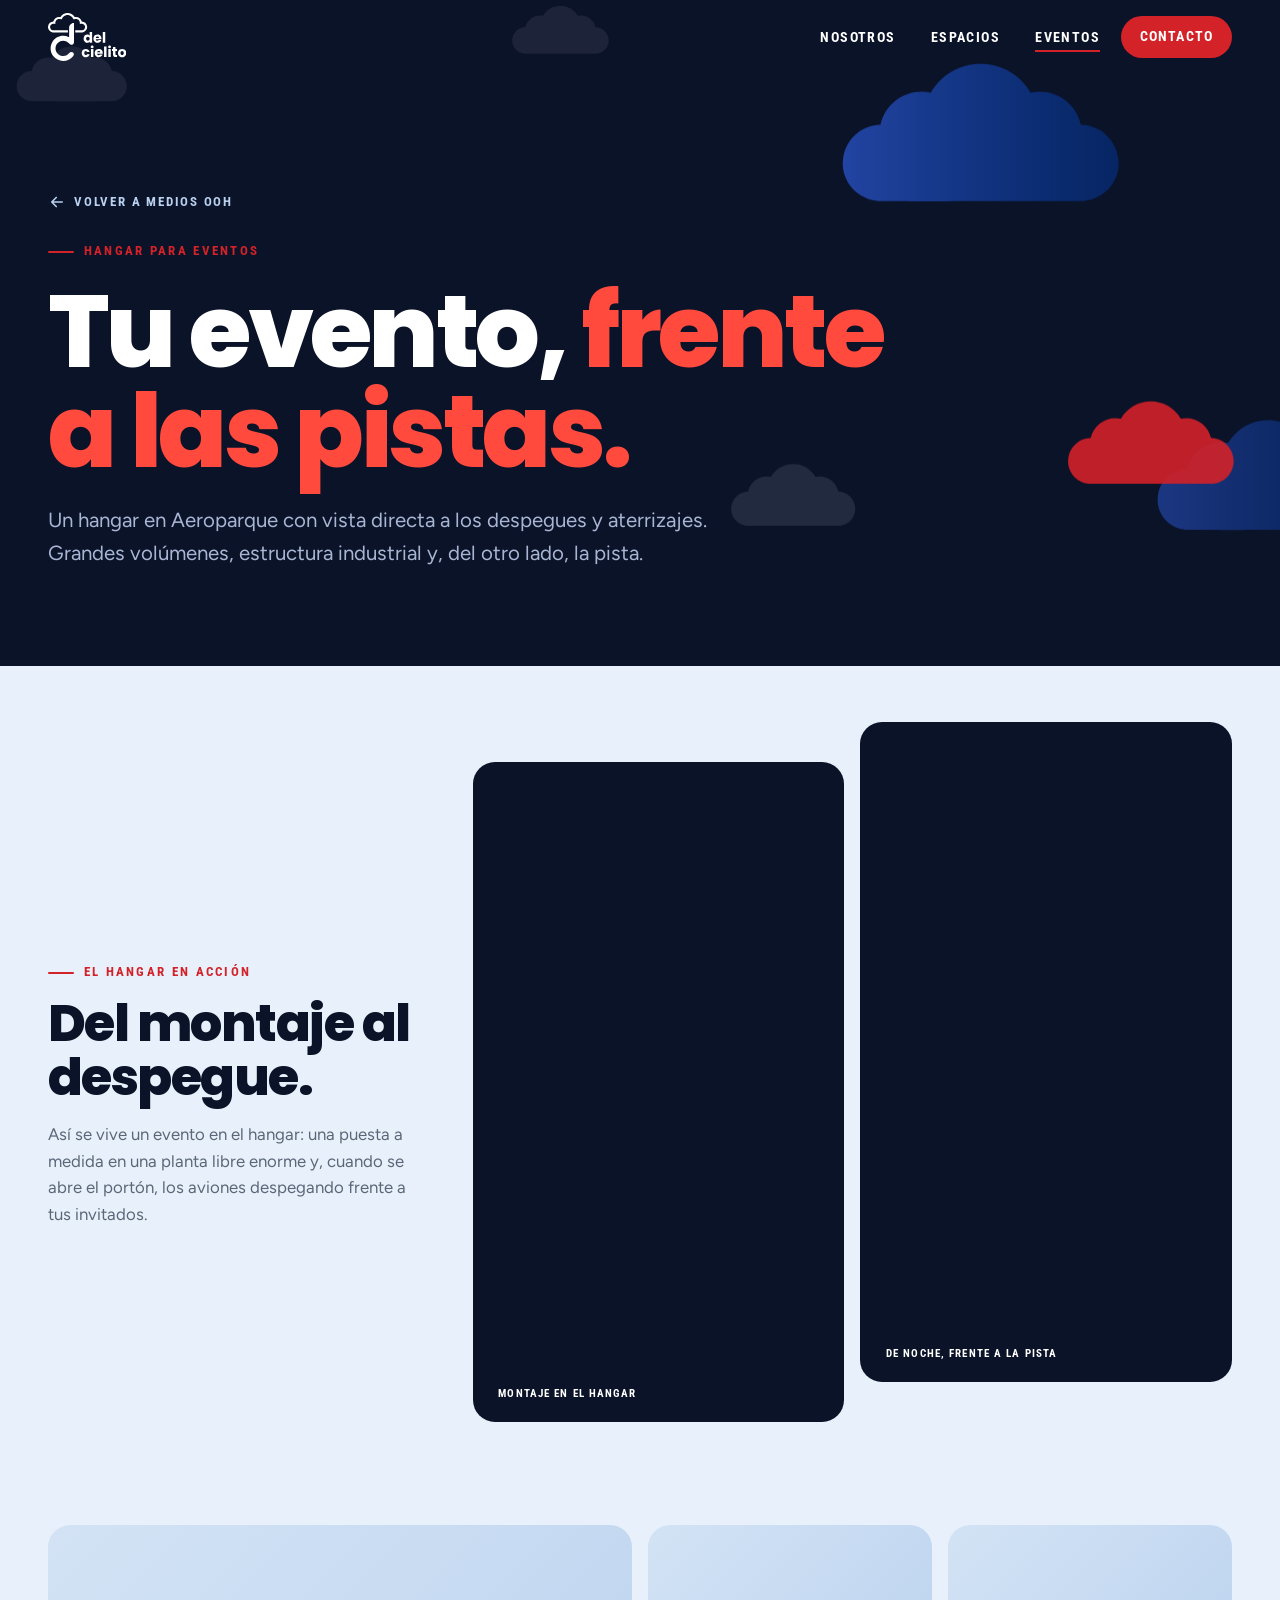
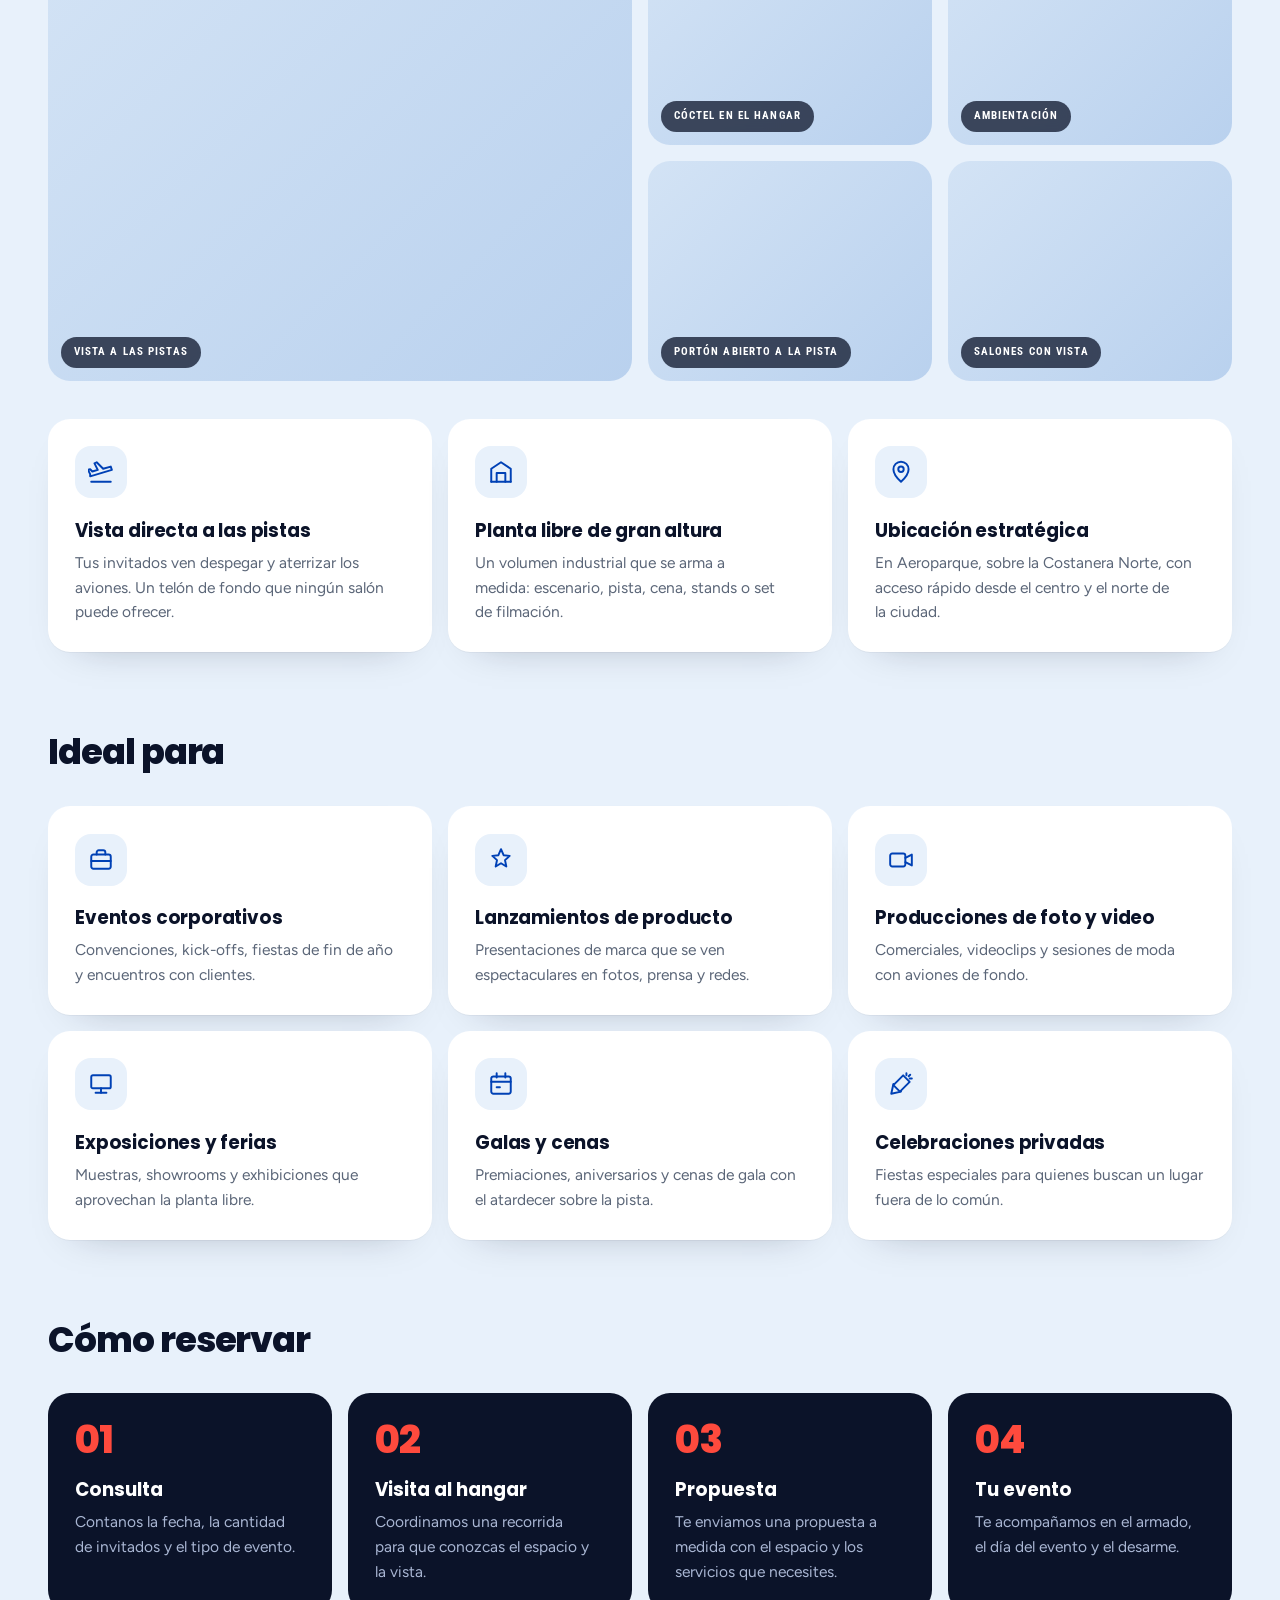
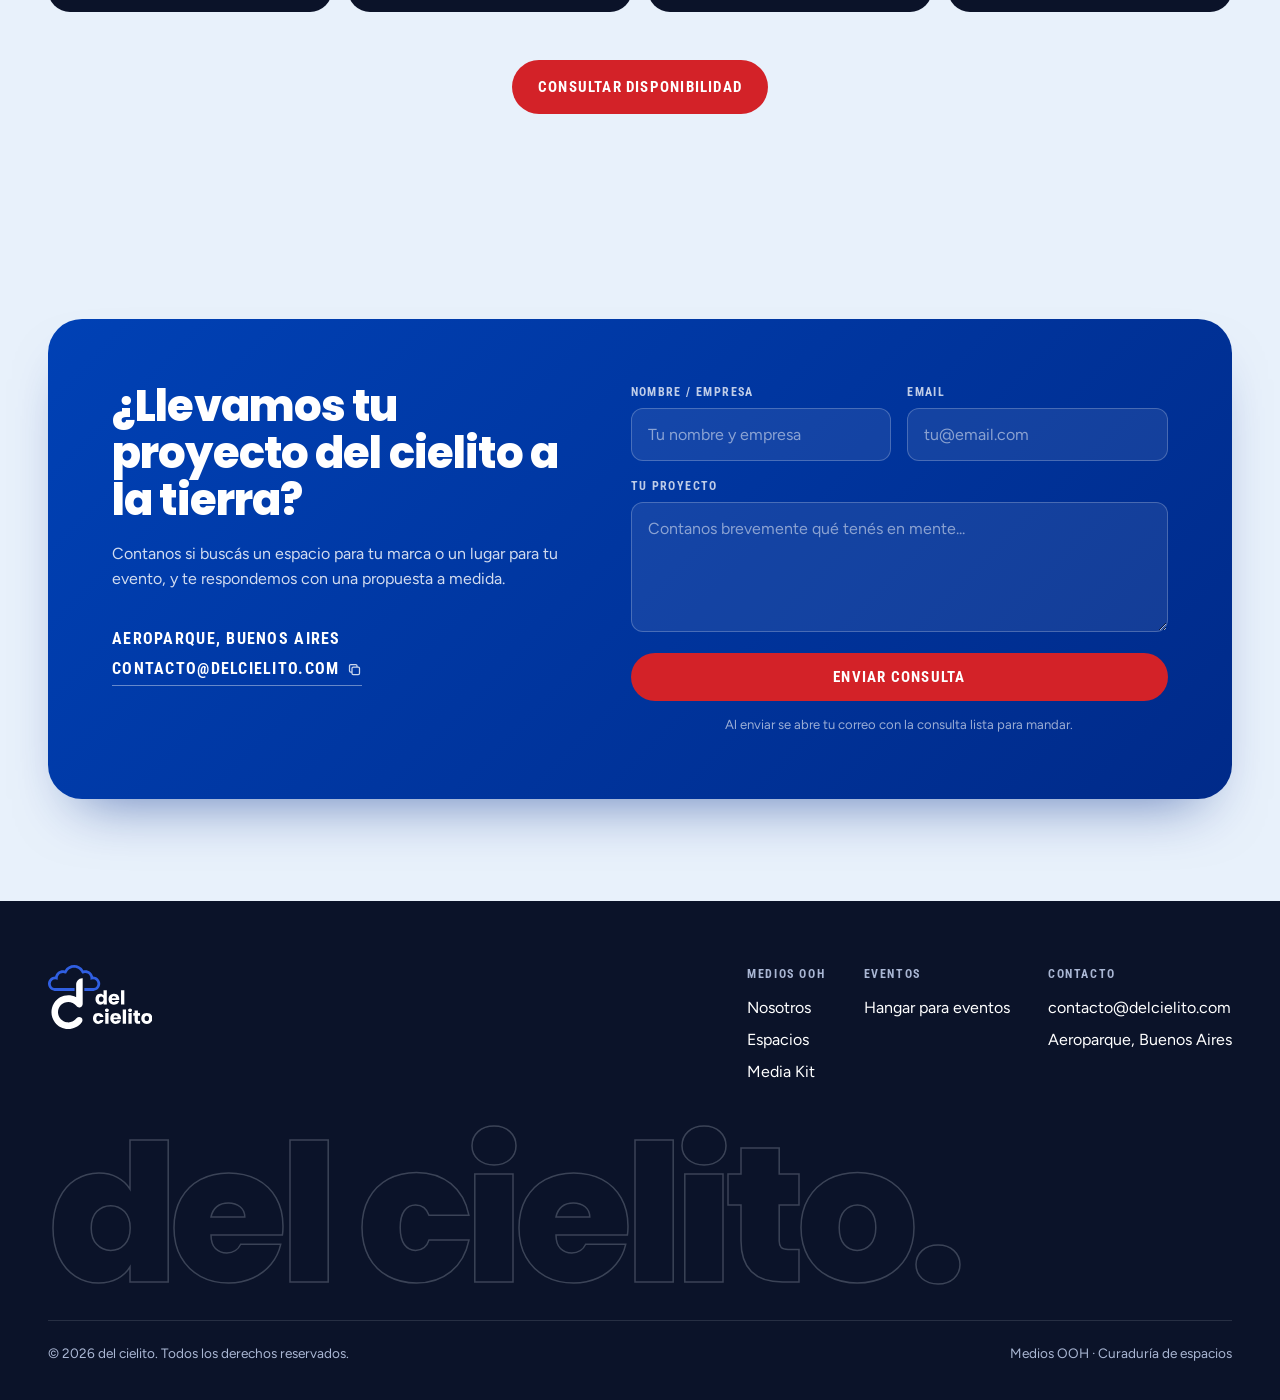
==== commit eac6ebea: "Add files via upload" ====
--- a/eventos.html
+++ b/eventos.html
@@ -205,29 +205,6 @@
               <input id="f-email" type="email" placeholder="tu@email.com" required>
             </div>
           </div>
-          <div class="form-row">
-            <div class="form-group">
-              <label for="f-tipo">Me interesa</label>
-              <select id="f-tipo">
-                <optgroup label="Curaduría de espacios">
-                  <option>Espacio publicitario en vía pública</option>
-                </optgroup>
-                <optgroup label="Hangar para eventos">
-                  <option selected>Evento corporativo</option>
-                  <option>Lanzamiento de producto</option>
-                  <option>Producción de foto / video</option>
-                  <option>Exposición o feria</option>
-                  <option>Gala o cena</option>
-                  <option>Celebración privada</option>
-                </optgroup>
-                <option>Otro</option>
-              </select>
-            </div>
-            <div class="form-group">
-              <label for="f-fecha">Fecha tentativa</label>
-              <input id="f-fecha" type="date">
-            </div>
-          </div>
           <div class="form-group">
             <label for="f-mensaje">Tu proyecto</label>
             <textarea id="f-mensaje" rows="4" placeholder="Contanos brevemente qué tenés en mente..." required></textarea>
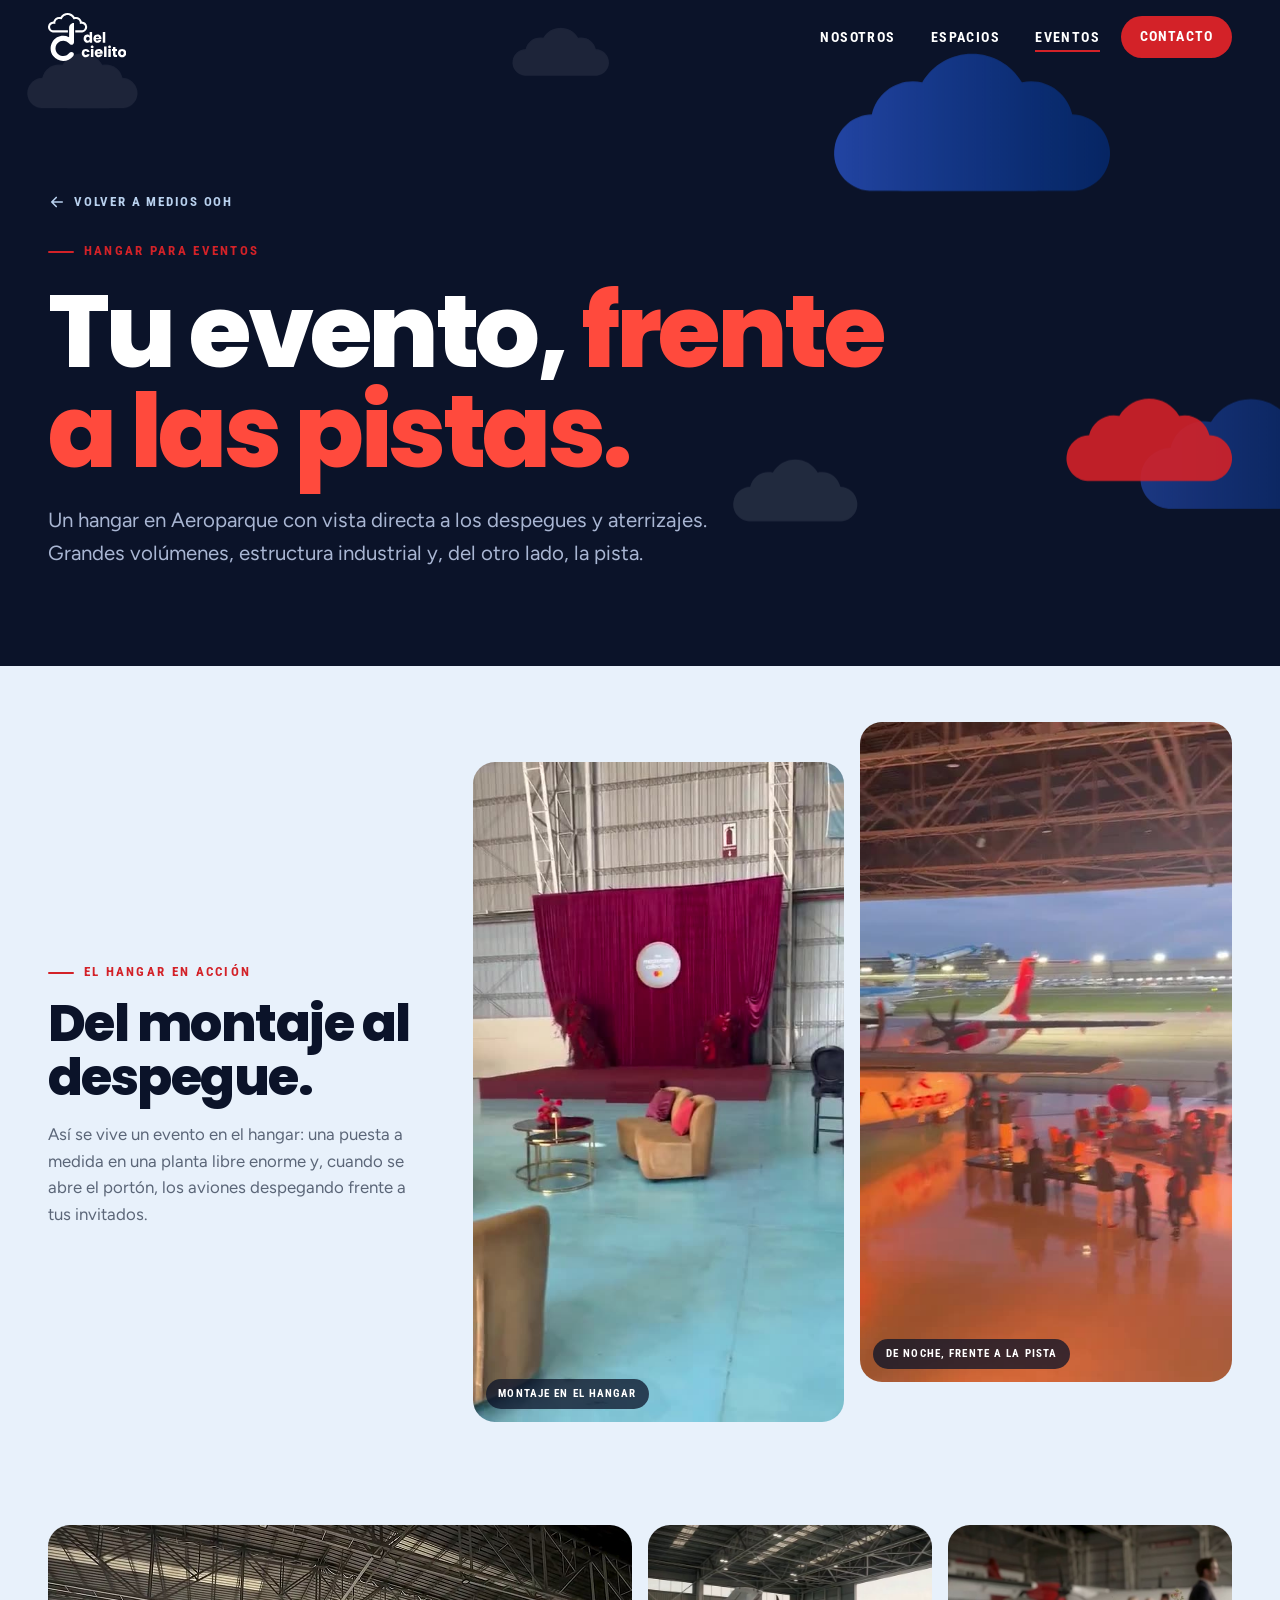
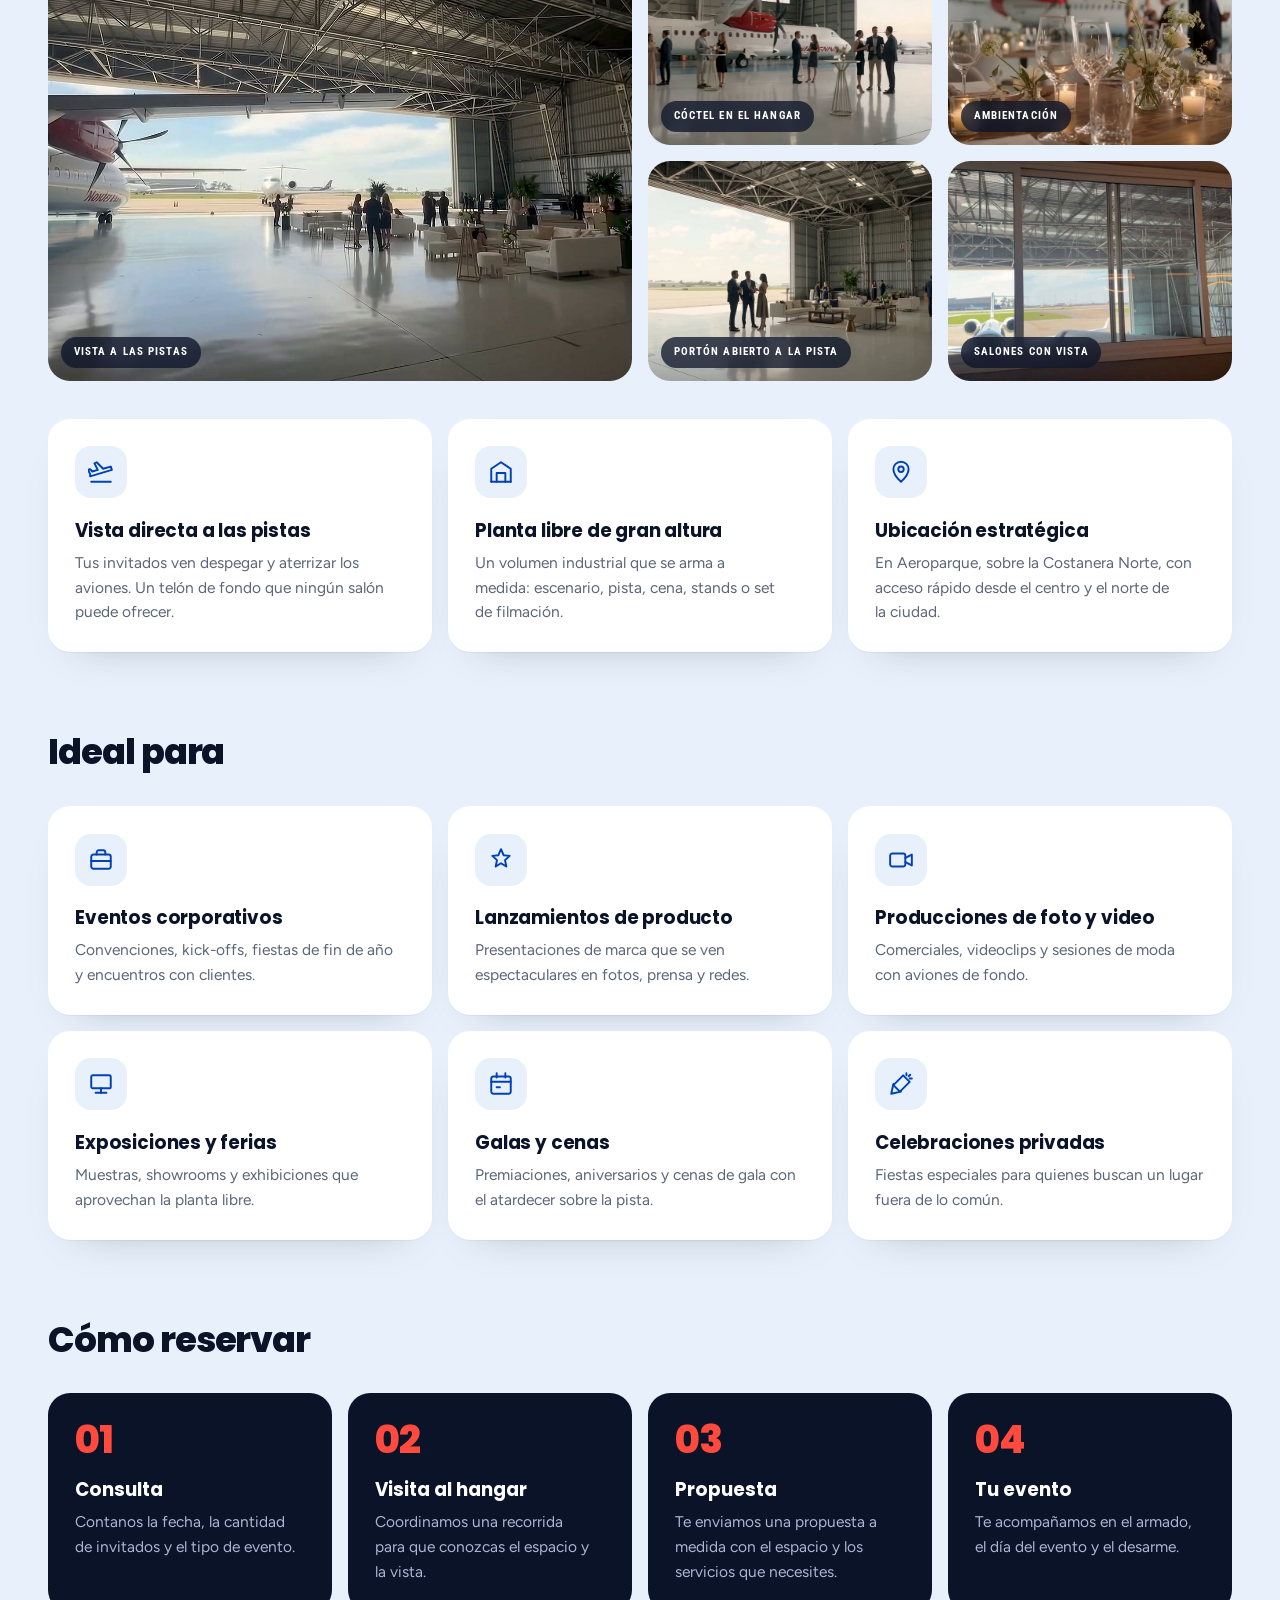
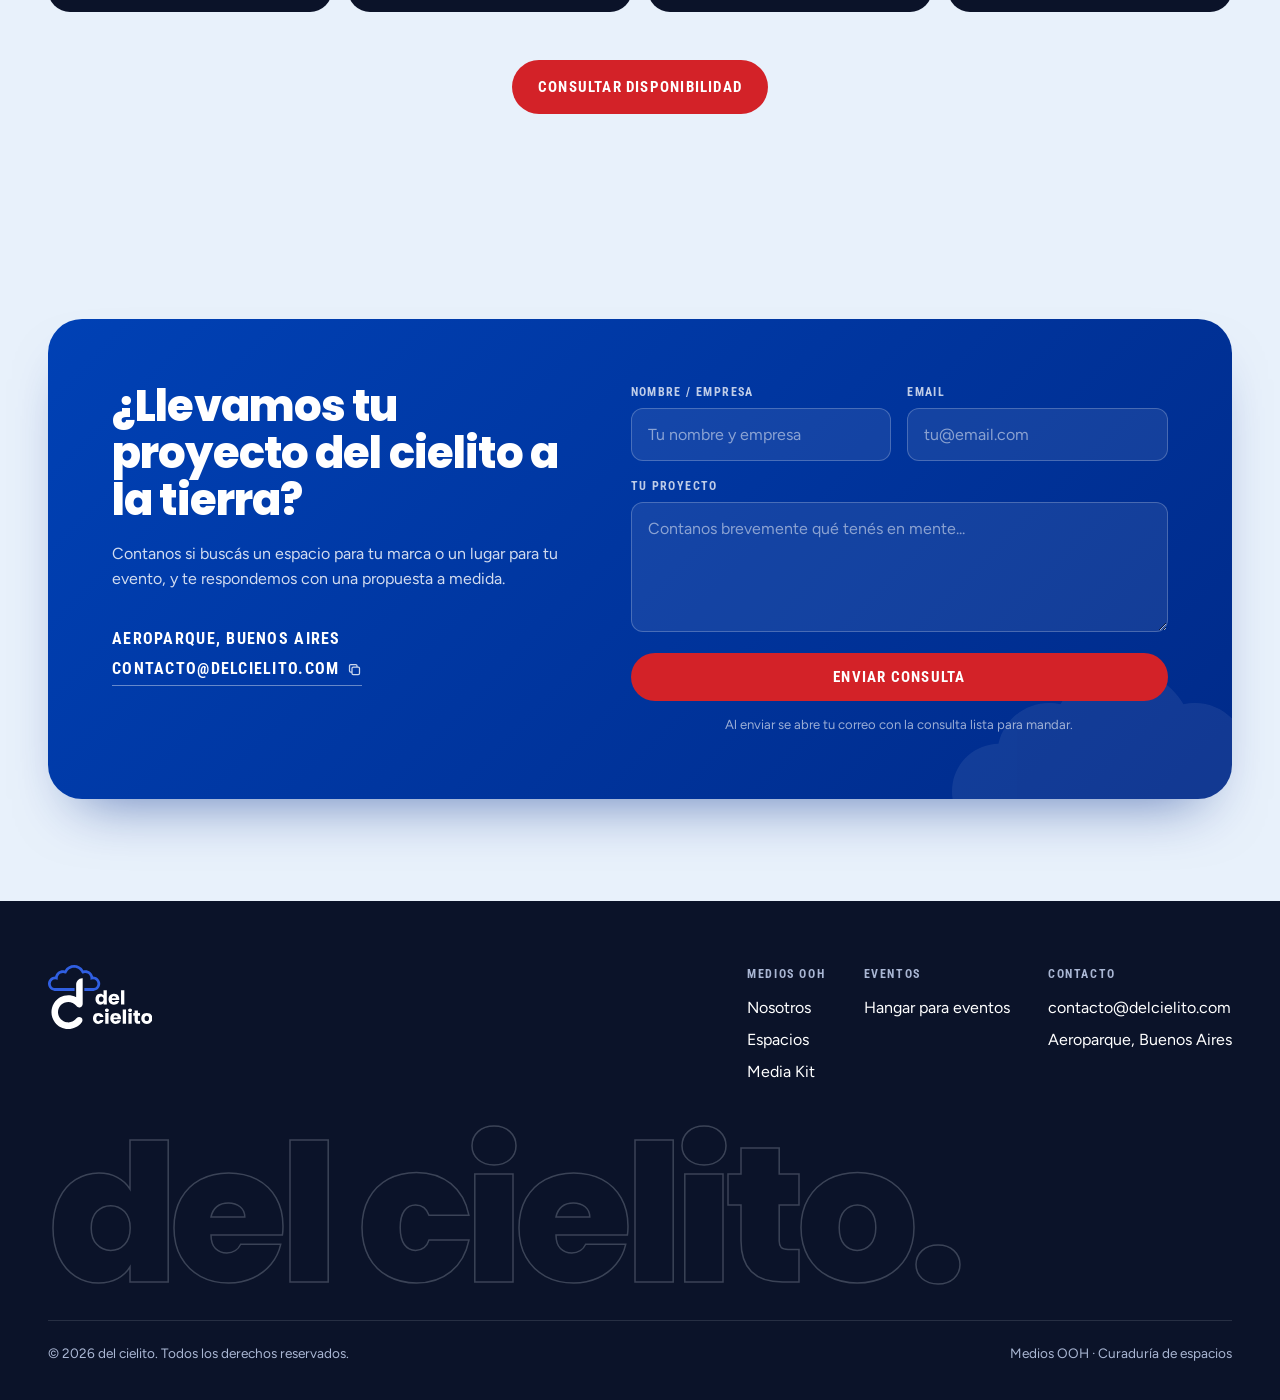
==== commit c793970a: "Add files via upload" ====
--- a/eventos.html
+++ b/eventos.html
@@ -6,7 +6,7 @@
   <title>Eventos en el hangar — del cielito</title>
   <meta name="description" content="Hangar para eventos en Aeroparque, Buenos Aires, con vista directa a las pistas: eventos corporativos, lanzamientos, producciones, galas y celebraciones.">
   <meta name="theme-color" content="#0b1329">
-  <link rel="icon" type="image/png" href="Imagenes/Logo.png">
+  <link rel="icon" type="image/png" href="Logo.png">
   <link rel="preconnect" href="https://fonts.googleapis.com">
   <link rel="preconnect" href="https://fonts.gstatic.com" crossorigin>
   <link href="https://fonts.googleapis.com/css2?family=Figtree:wght@400;500;600&family=Poppins:wght@700;800&family=Roboto+Condensed:wght@400;700&display=swap" rel="stylesheet">
@@ -61,14 +61,14 @@
           <p>Así se vive un evento en el hangar: una puesta a medida en una planta libre enorme y, cuando se abre el portón, los aviones despegando frente a tus invitados.</p>
         </div>
         <figure class="ev-video reveal" data-delay="1">
-          <video muted loop playsinline preload="none" poster="video/evento-montaje.jpg" data-autoplay aria-label="Montaje de un evento dentro del hangar">
-            <source src="video/evento-montaje.mp4" type="video/mp4">
+          <video muted loop playsinline preload="none" poster="evento-montaje.jpg" data-autoplay aria-label="Montaje de un evento dentro del hangar">
+            <source src="evento-montaje.mp4" type="video/mp4">
           </video>
           <figcaption>Montaje en el hangar</figcaption>
         </figure>
         <figure class="ev-video reveal" data-delay="2">
-          <video muted loop playsinline preload="none" poster="video/evento-pista.jpg" data-autoplay aria-label="Evento de noche con un avión despegando frente al hangar">
-            <source src="video/evento-pista.mp4" type="video/mp4">
+          <video muted loop playsinline preload="none" poster="evento-pista.jpg" data-autoplay aria-label="Evento de noche con un avión despegando frente al hangar">
+            <source src="evento-pista.mp4" type="video/mp4">
           </video>
           <figcaption>De noche, frente a la pista</figcaption>
         </figure>
@@ -84,23 +84,23 @@
 
       <div class="gallery">
         <figure class="ph ph-main">
-          <img src="Imagenes/hangar-1.jpg" alt="Vista del hangar hacia las pistas de Aeroparque" loading="lazy" onerror="this.remove()">
+          <img src="hangar-1.jpg" alt="Vista del hangar hacia las pistas de Aeroparque" loading="lazy" onerror="this.remove()">
           <figcaption>Vista a las pistas</figcaption>
         </figure>
         <figure class="ph">
-          <img src="Imagenes/hangar-2.jpg" alt="Cóctel dentro del hangar" loading="lazy" onerror="this.remove()">
+          <img src="hangar-2.jpg" alt="Cóctel dentro del hangar" loading="lazy" onerror="this.remove()">
           <figcaption>Cóctel en el hangar</figcaption>
         </figure>
         <figure class="ph">
-          <img src="Imagenes/hangar-3.jpg" alt="Mesa ambientada para una cena en el hangar" loading="lazy" onerror="this.remove()">
+          <img src="hangar-3.jpg" alt="Mesa ambientada para una cena en el hangar" loading="lazy" onerror="this.remove()">
           <figcaption>Ambientación</figcaption>
         </figure>
         <figure class="ph">
-          <img src="Imagenes/hangar-4.jpg" alt="Portón del hangar abierto hacia la pista" loading="lazy" onerror="this.remove()">
+          <img src="hangar-4.jpg" alt="Portón del hangar abierto hacia la pista" loading="lazy" onerror="this.remove()">
           <figcaption>Portón abierto a la pista</figcaption>
         </figure>
         <figure class="ph">
-          <img src="Imagenes/hangar-5.jpg" alt="Salón interior con ventanales hacia la pista" loading="lazy" onerror="this.remove()">
+          <img src="hangar-5.jpg" alt="Salón interior con ventanales hacia la pista" loading="lazy" onerror="this.remove()">
           <figcaption>Salones con vista</figcaption>
         </figure>
       </div>
@@ -223,7 +223,7 @@
       <div class="footer-top">
         <a href="index.html" class="brand" aria-label="del cielito — Inicio" style="--logo-cloud:var(--blue)"><svg viewBox="0 0 310.31 190.22"><use href="#logo"/></svg></a>
         <div class="footer-links">
-          <div><b>Medios OOH</b><a href="index.html#nosotros">Nosotros</a><a href="index.html#espacios">Espacios</a><a href="mediakit/del-cielito-media-kit.pdf" download="Media-Kit-del-cielito.pdf">Media Kit</a></div>
+          <div><b>Medios OOH</b><a href="index.html#nosotros">Nosotros</a><a href="index.html#espacios">Espacios</a><a href="del-cielito-media-kit.pdf" download="Media-Kit-del-cielito.pdf">Media Kit</a></div>
           <div><b>Eventos</b><a href="#eventos">Hangar para eventos</a></div>
           <div><b>Contacto</b><button type="button" class="copy-mail footer-copy" data-copy="contacto@delcielito.com" aria-label="Copiar el mail contacto@delcielito.com">contacto@delcielito.com</button><span>Aeroparque, Buenos Aires</span></div>
         </div>
--- a/styles.css
+++ b/styles.css
@@ -448,8 +448,8 @@
 .contact-wrapper::after { /* nube de marca de fondo */
   content: ""; position: absolute; right: -60px; bottom: -40px; width: 340px; height: 170px; opacity: .07; pointer-events: none;
   background: var(--white);
-  -webkit-mask: url("Imagenes/nube.svg") center / contain no-repeat;
-          mask: url("Imagenes/nube.svg") center / contain no-repeat;
+  -webkit-mask: url("nube.svg") center / contain no-repeat;
+          mask: url("nube.svg") center / contain no-repeat;
 }
 .contact-info h2 { font-family: var(--font-title); font-weight: 800; font-size: clamp(1.9rem, 3.4vw, 2.7rem); line-height: 1.08; letter-spacing: -0.02em; margin-bottom: 1.1rem; }
 .contact-info > p { color: rgba(255,255,255,.82); margin-bottom: 2rem; }
